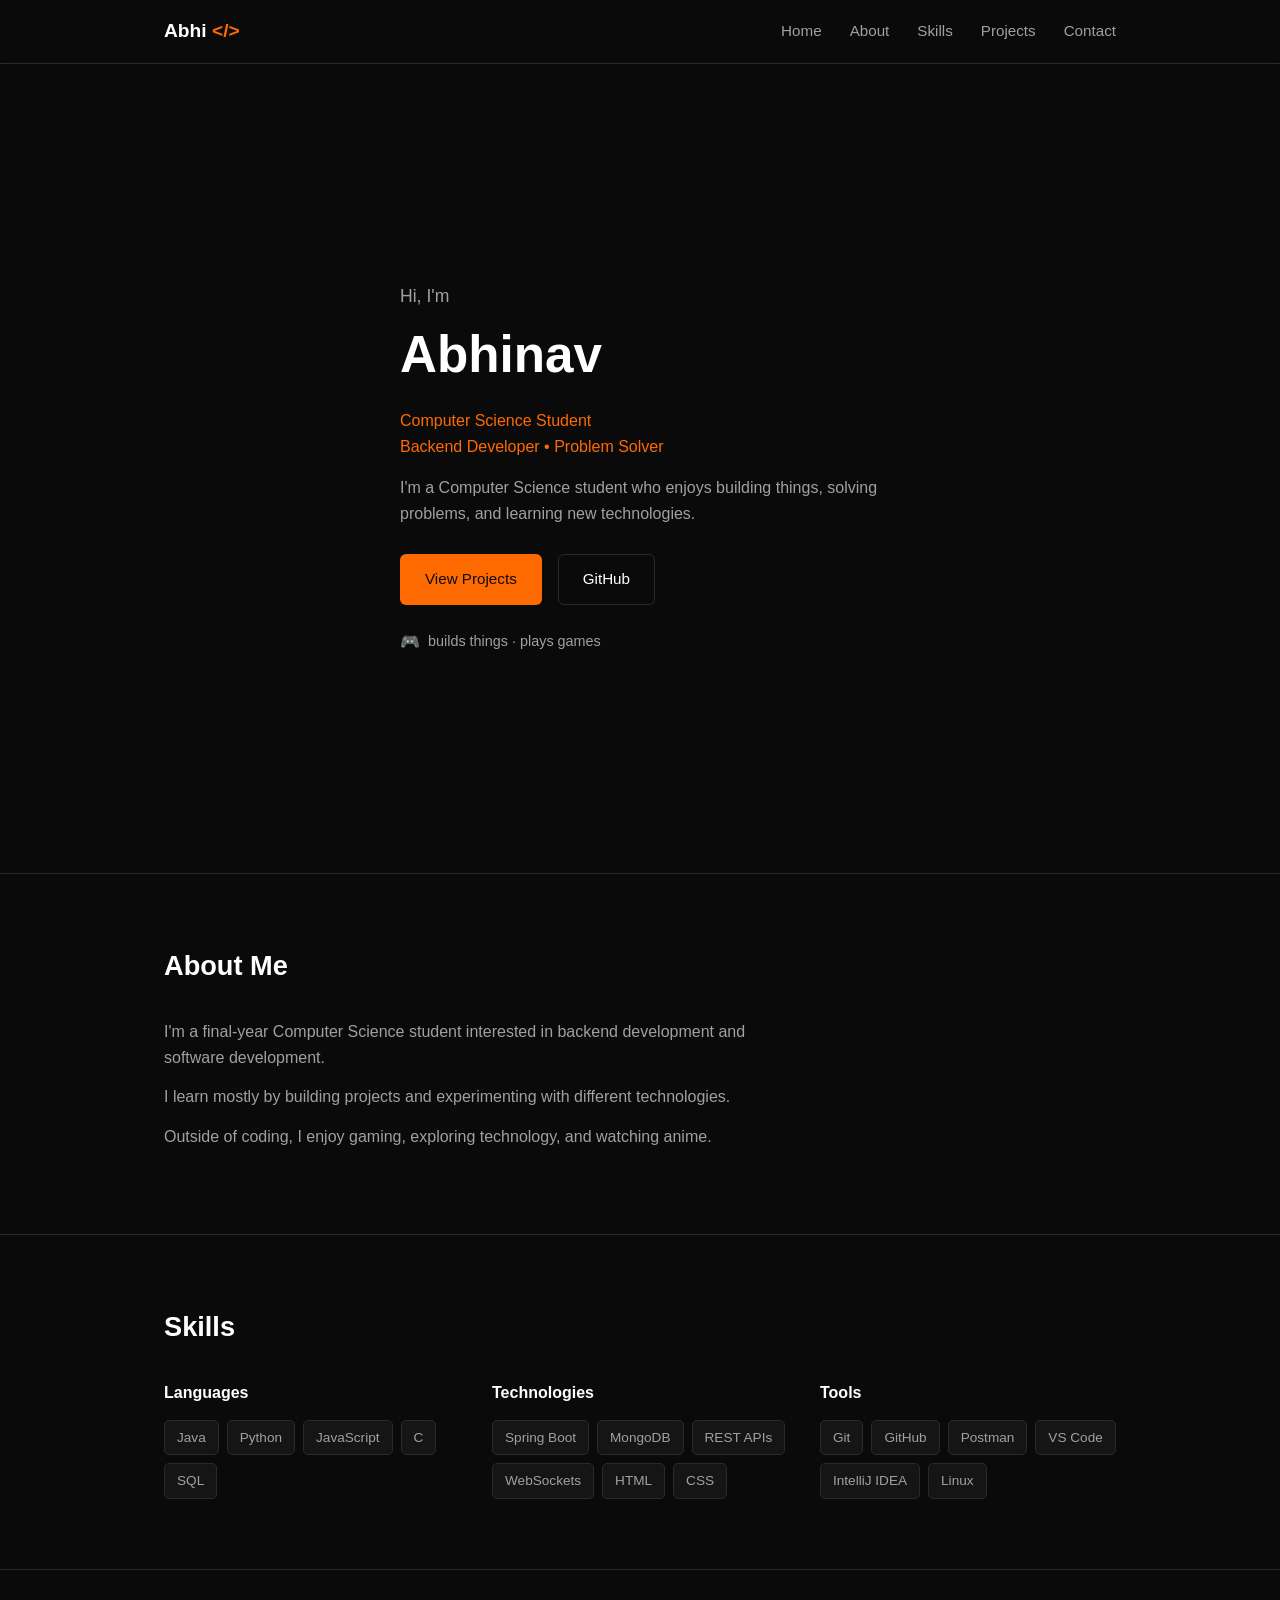
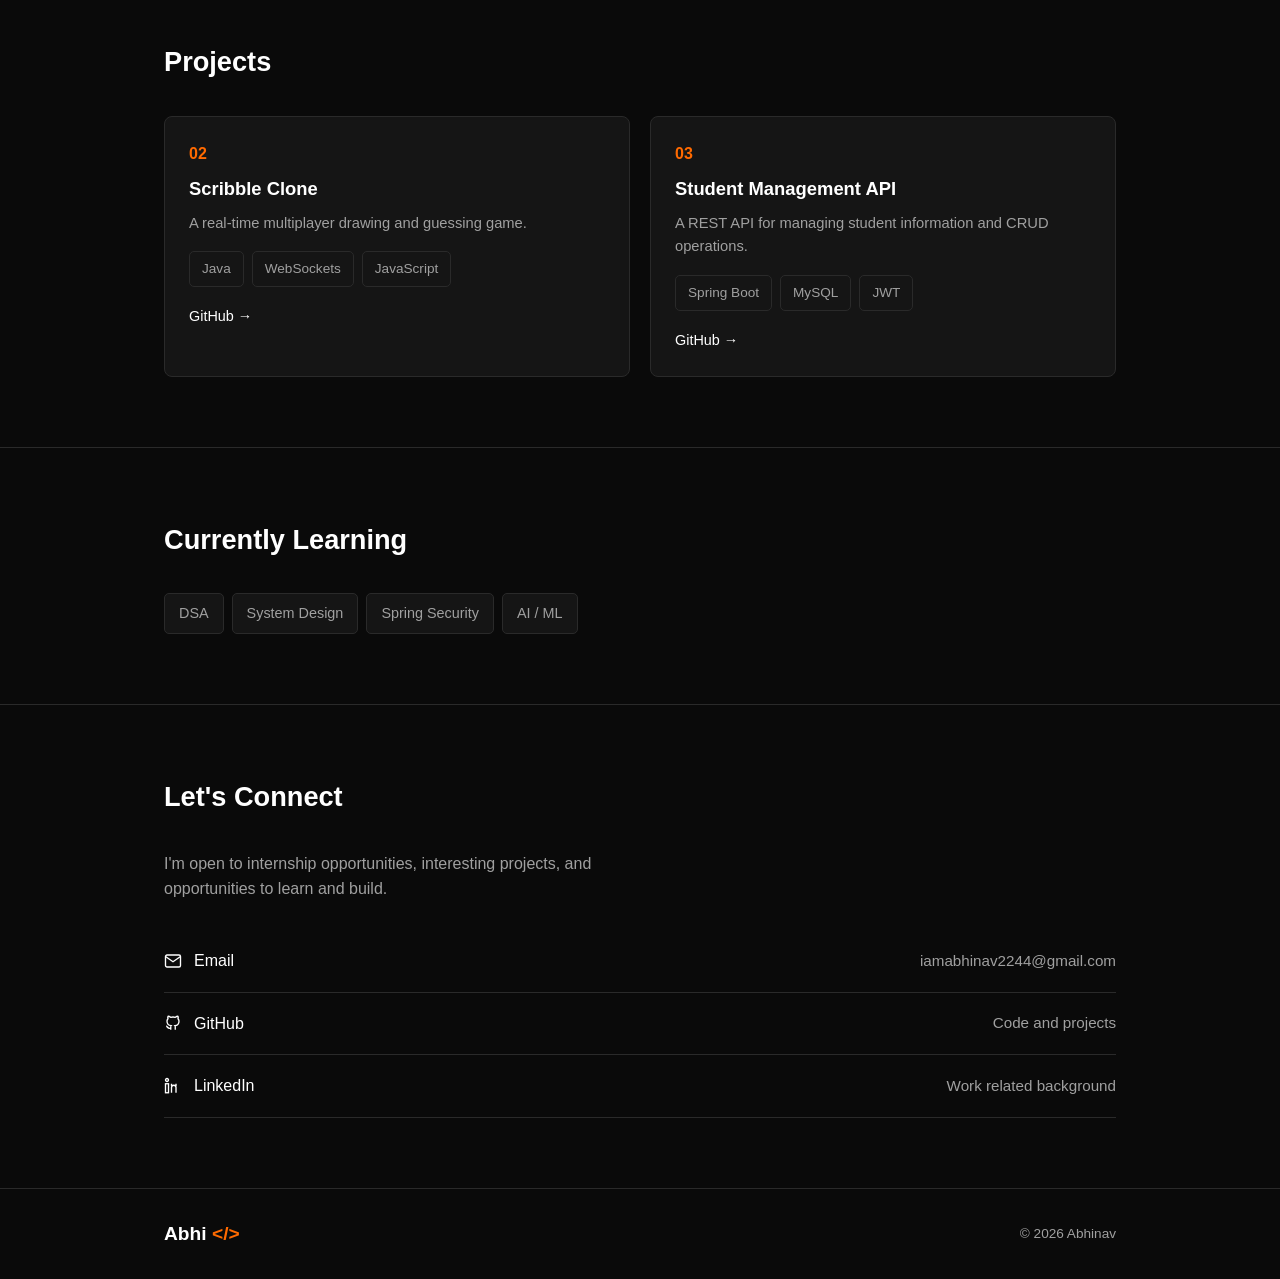
==== index.html @ 107c28a4 "restructure" ====
<!DOCTYPE html>
<html lang="en">
<head>
  <meta charset="UTF-8">
  <meta name="viewport" content="width=device-width, initial-scale=1.0">
  <title>Abhinav — Portfolio</title>
  <meta name="description" content="Personal portfolio of Abhinav, a Computer Science student focused on backend development.">
  <link rel="stylesheet" href="style.css">
</head>
<body>

  <!-- Navbar -->
  <header class="navbar" id="navbar">
    <div class="nav-container">
      <a href="#home" class="logo">Abhi <span class="accent">&lt;/&gt;</span></a>

      <nav class="nav-links" id="navLinks">
        <a href="#home">Home</a>
        <a href="#about">About</a>
        <a href="#skills">Skills</a>
        <a href="#projects">Projects</a>
        <a href="#contact">Contact</a>
      </nav>

      <button class="hamburger" id="hamburger" aria-label="Open menu" aria-expanded="false">
        <span></span>
        <span></span>
        <span></span>
      </button>
    </div>
  </header>

  <!-- Hero -->
  <section id="home" class="intro">
    <div class="container intro-content">
      <p class="intro-greeting">Hi, I'm</p>
      <h1 class="intro-name">Abhinav</h1>
      <p class="intro-role">Computer Science Student<br>Backend Developer • Problem Solver</p>
      <p class="intro-text">
        I'm a Computer Science student who enjoys building things,
        solving problems, and learning new technologies.
      </p>

      <div class="intro-buttons">
        <a href="#projects" class="btn btn-primary">View Projects</a>
        <a href="https://github.com/notabhinv" target="_blank" rel="noopener" class="btn btn-secondary">GitHub</a>
      </div>

      <div class="intro-tag">
        <span class="controller-icon" aria-hidden="true">🎮</span>
        <span>builds things · plays games</span>
      </div>
    </div>
  </section>

  <!-- About -->
  <section id="about" class="section">
    <div class="container">
      <h2 class="section-title">About Me</h2>
      <div class="about-text">
        <p>
          I'm a final-year Computer Science student interested in
          backend development and software development.
        </p>
        <p>
          I learn mostly by building projects and experimenting with
          different technologies.
        </p>
        <p>
          Outside of coding, I enjoy gaming, exploring technology,
          and watching anime.
        </p>
      </div>
    </div>
  </section>

  <!-- Skills -->
  <section id="skills" class="section">
    <div class="container">
      <h2 class="section-title">Skills</h2>

      <div class="skills-grid">
        <div class="skill-group">
          <h3>Languages</h3>
          <div class="tag-list">
            <span class="tag">Java</span>
            <span class="tag">Python</span>
            <span class="tag">JavaScript</span>
            <span class="tag">C</span>
            <span class="tag">SQL</span>
          </div>
        </div>

        <div class="skill-group">
          <h3>Technologies</h3>
          <div class="tag-list">
            <span class="tag">Spring Boot</span>
            <span class="tag">MongoDB</span>
            <span class="tag">REST APIs</span>
            <span class="tag">WebSockets</span>
            <span class="tag">HTML</span>
            <span class="tag">CSS</span>
          </div>
        </div>

        <div class="skill-group">
          <h3>Tools</h3>
          <div class="tag-list">
            <span class="tag">Git</span>
            <span class="tag">GitHub</span>
            <span class="tag">Postman</span>
            <span class="tag">VS Code</span>
            <span class="tag">IntelliJ IDEA</span>
            <span class="tag">Linux</span>
          </div>
        </div>
      </div>
    </div>
  </section>

  <!-- Projects -->
  <section id="projects" class="section">
    <div class="container">
      <h2 class="section-title">Projects</h2>

      <div class="projects-grid">

        <div class="project-card">
          <span class="project-number">02</span>
          <h3>Scribble Clone</h3>
          <p>A real-time multiplayer drawing and guessing game.</p>
          <div class="tag-list">
            <span class="tag">Java</span>
            <span class="tag">WebSockets</span>
            <span class="tag">JavaScript</span>
          </div>
          <div class="project-links">
            <a href="https://github.com/notabhinv/scribbleClone.git" target="_blank" rel="noopener">GitHub →</a>
          </div>
        </div>

        <div class="project-card">
          <span class="project-number">03</span>
          <h3>Student Management API</h3>
          <p>A REST API for managing student information and CRUD operations.</p>
          <div class="tag-list">
            <span class="tag">Spring Boot</span>
            <span class="tag">MySQL</span>
            <span class="tag">JWT</span>
          </div>
          <div class="project-links">
            <a href="#" target="_blank" rel="noopener">GitHub →</a>
          </div>
        </div>
      </div>
    </div>
  </section>

  <!-- Currently Learning -->
  <section id="learning" class="section">
    <div class="container">
      <h2 class="section-title">Currently Learning</h2>
      <div class="tag-list learning-list">
        <span class="tag">DSA</span>
        <span class="tag">System Design</span>
        <span class="tag">Spring Security</span>
        <span class="tag">AI / ML</span>
      </div>
    </div>
  </section>

 <!-- Contact -->
<section id="contact" class="section">
  <div class="container">
    <h2 class="section-title">Let's Connect</h2>
    <p class="contact-text">
      I'm open to internship opportunities, interesting projects,
      and opportunities to learn and build.
    </p>

    <div class="contact-list">
      <a href="mailto:iamabhinav2244@gmail.com" class="contact-row">
        <span class="contact-left">
          <svg class="contact-icon" viewBox="0 0 24 24" fill="none" stroke="currentColor" stroke-width="1.8" aria-hidden="true">
            <rect x="2" y="4" width="20" height="16" rx="2"></rect>
            <path d="m2 6 10 7 10-7"></path>
          </svg>
          Email
        </span>
        <span class="contact-right">iamabhinav2244@gmail.com</span>
      </a>

      <a href="https://github.com/notabhinv" target="_blank" rel="noopener" class="contact-row">
        <span class="contact-left">
          <svg class="contact-icon" viewBox="0 0 24 24" fill="none" stroke="currentColor" stroke-width="1.8" aria-hidden="true">
            <path d="M9 19c-4.3 1.4-4.3-2.5-6-3m12 5v-3.5c0-1 .1-1.4-.5-2 2.8-.3 5.5-1.4 5.5-6a4.6 4.6 0 0 0-1.3-3.2 4.2 4.2 0 0 0-.1-3.2s-1.1-.3-3.5 1.3a12.3 12.3 0 0 0-6.2 0C6.5 2.8 5.4 3.1 5.4 3.1a4.2 4.2 0 0 0-.1 3.2A4.6 4.6 0 0 0 4 9.5c0 4.6 2.7 5.7 5.5 6-.6.6-.6 1.2-.5 2V21"></path>
          </svg>
          GitHub
        </span>
        <span class="contact-right">Code and projects</span>
      </a>

      <a href="https://linkedin.com/in/notabhinv" target="_blank" rel="noopener" class="contact-row">
        <span class="contact-left">
          <svg class="contact-icon" viewBox="0 0 24 24" fill="none" stroke="currentColor" stroke-width="1.8" aria-hidden="true">
            <rect x="2" y="9" width="4" height="12"></rect>
            <circle cx="4" cy="4" r="2"></circle>
            <path d="M10 21v-7a3 3 0 0 1 6 0v7M10 12V9m6 3V9"></path>
          </svg>
          LinkedIn
        </span>
        <span class="contact-right">Work related background</span>
      </a>
    </div>
  </div>
</section>

  <!-- Footer -->
  <footer class="footer">
    <div class="container footer-content">
      <p class="logo">Abhi <span class="accent">&lt;/&gt;</span></p>
      <p class="footer-copy">© 2026 Abhinav</p>
    </div>
  </footer>

  <button id="backToTop" class="back-to-top" aria-label="Back to top">↑</button>

  <script src="script.js"></script>
</body>
</html>
---- style.css ----
/* ---------- Variables ---------- */
:root {
  --bg: #0a0a0a;
  --card: #151515;
  --border: #2a2a2a;
  --text: #ffffff;
  --text-secondary: #a0a0a0;
  --accent: #ff6a00;
}

/* ---------- Reset ---------- */
* {
  margin: 0;
  padding: 0;
  box-sizing: border-box;
}

html {
  scroll-behavior: smooth;
}

body {
  background-color: var(--bg);
  color: var(--text);
  font-family: "Segoe UI", Roboto, Arial, sans-serif;
  line-height: 1.6;
}

.container {
  max-width: 1000px;
  margin: 0 auto;
  padding: 0 24px;
}

a {
  color: inherit;
  text-decoration: none;
}

/* ---------- Navbar ---------- */
.navbar {
  position: sticky;
  top: 0;
  z-index: 100;
  background-color: rgba(10, 10, 10, 0.9);
  border-bottom: 1px solid var(--border);
  backdrop-filter: blur(6px);
}

.nav-container {
  max-width: 1000px;
  margin: 0 auto;
  padding: 16px 24px;
  display: flex;
  align-items: center;
  justify-content: space-between;
}

.logo {
  font-size: 1.2rem;
  font-weight: 600;
}

.accent {
  color: var(--accent);
}

.nav-links {
  display: flex;
  gap: 28px;
}

.nav-links a {
  color: var(--text-secondary);
  font-size: 0.95rem;
  transition: color 0.2s ease;
}

.nav-links a:hover,
.nav-links a:focus-visible {
  color: var(--accent);
}

.hamburger {
  display: none;
  flex-direction: column;
  justify-content: center;
  gap: 5px;
  background: none;
  border: none;
  cursor: pointer;
  padding: 6px;
}

.hamburger span {
  width: 22px;
  height: 2px;
  background-color: var(--text);
  transition: transform 0.2s ease, opacity 0.2s ease;
}

/* ---------- Buttons ---------- */
.btn {
  display: inline-block;
  padding: 12px 24px;
  border-radius: 6px;
  font-size: 0.95rem;
  font-weight: 500;
  transition: all 0.2s ease;
  border: 1px solid transparent;
}

.btn-primary {
  background-color: var(--accent);
  color: #0a0a0a;
}

.btn-primary:hover {
  background-color: #e65f00;
}

.btn-secondary {
  border-color: var(--border);
  color: var(--text);
}

.btn-secondary:hover {
  border-color: var(--accent);
  color: var(--accent);
}

/* ---------- Hero ---------- */
.intro {
  min-height: 90vh;
  display: flex;
  align-items: center;
  border-bottom: 1px solid var(--border);
}

.intro-content {
  padding: 60px 24px;
}

.intro-greeting {
  color: var(--text-secondary);
  font-size: 1.1rem;
}

.intro-name {
  font-size: 3.2rem;
  font-weight: 700;
  margin: 4px 0 12px;
}

.intro-role {
  color: var(--accent);
  font-size: 1rem;
  margin-bottom: 16px;
}

.intro-text {
  max-width: 480px;
  color: var(--text-secondary);
  margin-bottom: 28px;
}

.intro-buttons {
  display: flex;
  gap: 16px;
  flex-wrap: wrap;
  margin-bottom: 24px;
}

.intro-tag {
  display: flex;
  align-items: center;
  gap: 8px;
  color: var(--text-secondary);
  font-size: 0.9rem;
}

.controller-icon {
  font-size: 1rem;
}

/* ---------- Sections ---------- */
.section {
  padding: 70px 0;
  border-bottom: 1px solid var(--border);
}

.section-title {
  font-size: 1.7rem;
  font-weight: 600;
  margin-bottom: 32px;
}

/* ---------- About ---------- */
.about-text {
  max-width: 600px;
}

.about-text p {
  color: var(--text-secondary);
  margin-bottom: 14px;
}

/* ---------- Skills ---------- */
.skills-grid {
  display: grid;
  grid-template-columns: repeat(3, 1fr);
  gap: 32px;
}

.skill-group h3 {
  font-size: 1rem;
  margin-bottom: 14px;
  color: var(--text);
}

.tag-list {
  display: flex;
  flex-wrap: wrap;
  gap: 8px;
}

.tag {
  background-color: var(--card);
  border: 1px solid var(--border);
  color: var(--text-secondary);
  padding: 6px 12px;
  border-radius: 5px;
  font-size: 0.85rem;
}

/* ---------- Projects ---------- */
.projects-grid {
  display: grid;
  grid-template-columns: repeat(2, 1fr);
  gap: 20px;
}

.project-card {
  background-color: var(--card);
  border: 1px solid var(--border);
  border-radius: 8px;
  padding: 24px;
  transition: border-color 0.2s ease, transform 0.2s ease;
  opacity: 0;
  transform: translateY(12px);
}

.project-card.visible {
  opacity: 1;
  transform: translateY(0);
  transition: opacity 0.5s ease, transform 0.5s ease;
}

.project-card:hover {
  border-color: var(--accent);
}

.project-number {
  display: inline-block;
  color: var(--accent);
  font-weight: 600;
  margin-bottom: 8px;
}

.project-card h3 {
  font-size: 1.15rem;
  margin-bottom: 8px;
}

.project-card p {
  color: var(--text-secondary);
  font-size: 0.92rem;
  margin-bottom: 16px;
}

.project-card .tag-list {
  margin-bottom: 18px;
}

.project-links {
  display: flex;
  gap: 20px;
}

.project-links a {
  font-size: 0.9rem;
  color: var(--text);
  transition: color 0.2s ease;
}

.project-links a:hover {
  color: var(--accent);
}

/* ---------- Currently Learning ---------- */
.learning-list .tag {
  font-size: 0.9rem;
  padding: 8px 14px;
}

/* ---------- Contact ---------- */
.contact-text {
  color: var(--text-secondary);
  max-width: 500px;
  margin-bottom: 28px;
}

.contact-list {
  display: flex;
  flex-direction: column;
}

.contact-row {
  display: flex;
  align-items: center;
  justify-content: space-between;
  gap: 16px;
  padding: 18px 0;
  border-bottom: 1px solid var(--border);
  transition: border-color 0.2s ease;
}

.contact-row:hover {
  border-bottom-color: var(--accent);
}

.contact-left {
  display: flex;
  align-items: center;
  gap: 12px;
  font-size: 1rem;
  color: var(--text);
  transition: color 0.2s ease;
}

.contact-row:hover .contact-left {
  color: var(--accent);
}

.contact-icon {
  width: 18px;
  height: 18px;
  flex-shrink: 0;
}

.contact-right {
  color: var(--text-secondary);
  font-size: 0.95rem;
  text-align: right;
}

/* ---------- Footer ---------- */
.footer {
  padding: 30px 0;
}

.footer-content {
  display: flex;
  align-items: center;
  justify-content: space-between;
  flex-wrap: wrap;
  gap: 12px;
}

.footer-copy {
  color: var(--text-secondary);
  font-size: 0.85rem;
}

/* ---------- Back to top ---------- */
.back-to-top {
  position: fixed;
  bottom: 24px;
  right: 24px;
  width: 40px;
  height: 40px;
  border-radius: 6px;
  background-color: var(--card);
  border: 1px solid var(--border);
  color: var(--text-secondary);
  cursor: pointer;
  font-size: 1.1rem;
  opacity: 0;
  pointer-events: none;
  transition: opacity 0.2s ease, border-color 0.2s ease, color 0.2s ease;
}

.back-to-top.visible {
  opacity: 1;
  pointer-events: auto;
}

.back-to-top:hover {
  border-color: var(--accent);
  color: var(--accent);
}

/* ---------- Focus states (accessibility) ---------- */
a:focus-visible,
button:focus-visible {
  outline: 2px solid var(--accent);
  outline-offset: 3px;
}

/* ---------- Reduced motion ---------- */
@media (prefers-reduced-motion: reduce) {
  html {
    scroll-behavior: auto;
  }
  .project-card {
    opacity: 1;
    transform: none;
    transition: none;
  }
}

/* ---------- Responsive ---------- */
@media (max-width: 768px) {
  .skills-grid {
    grid-template-columns: 1fr;
  }

  .projects-grid {
    grid-template-columns: 1fr;
  }

  .intro-name {
    font-size: 2.4rem;
  }
}

@media (max-width: 640px) {
  .nav-links {
    position: absolute;
    top: 100%;
    left: 0;
    right: 0;
    background-color: var(--bg);
    border-bottom: 1px solid var(--border);
    flex-direction: column;
    padding: 16px 24px;
    gap: 16px;
    display: none;
  }

  .nav-links.open {
    display: flex;
  }

  .hamburger {
    display: flex;
  }
}
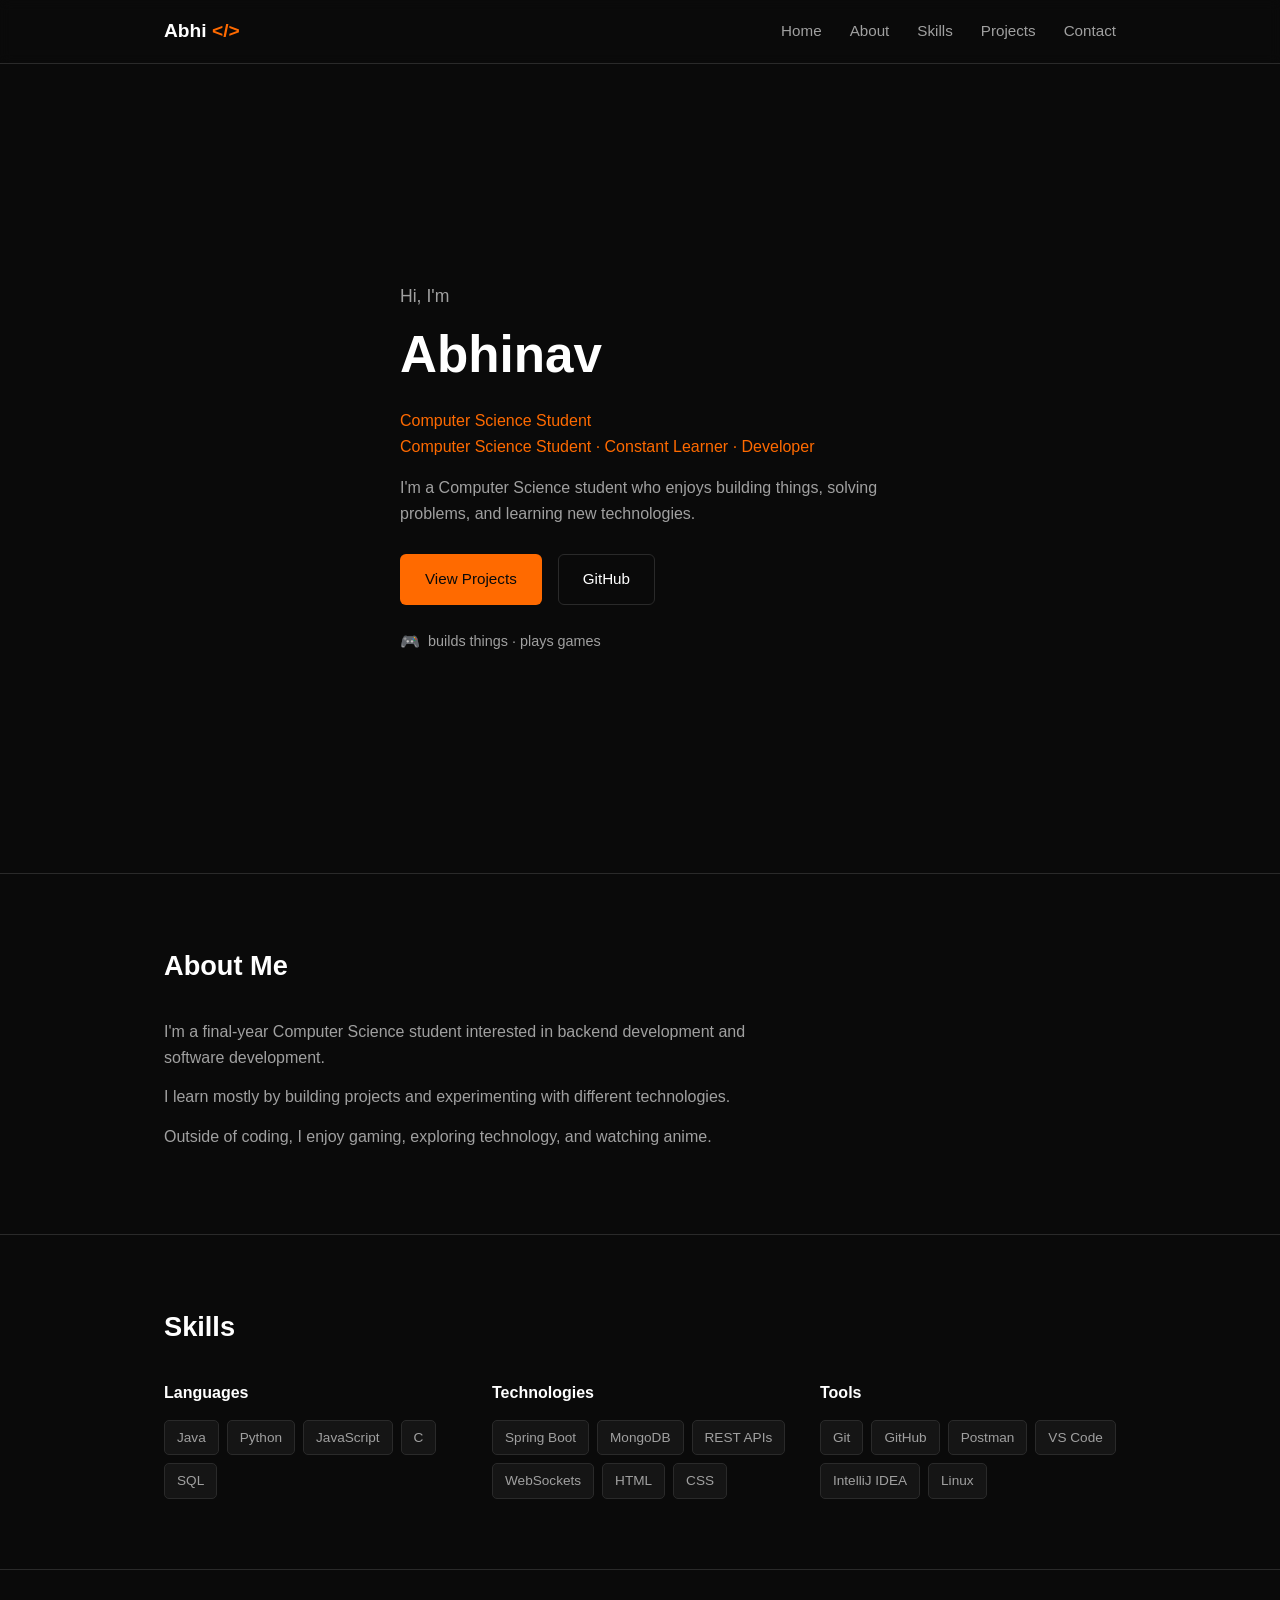
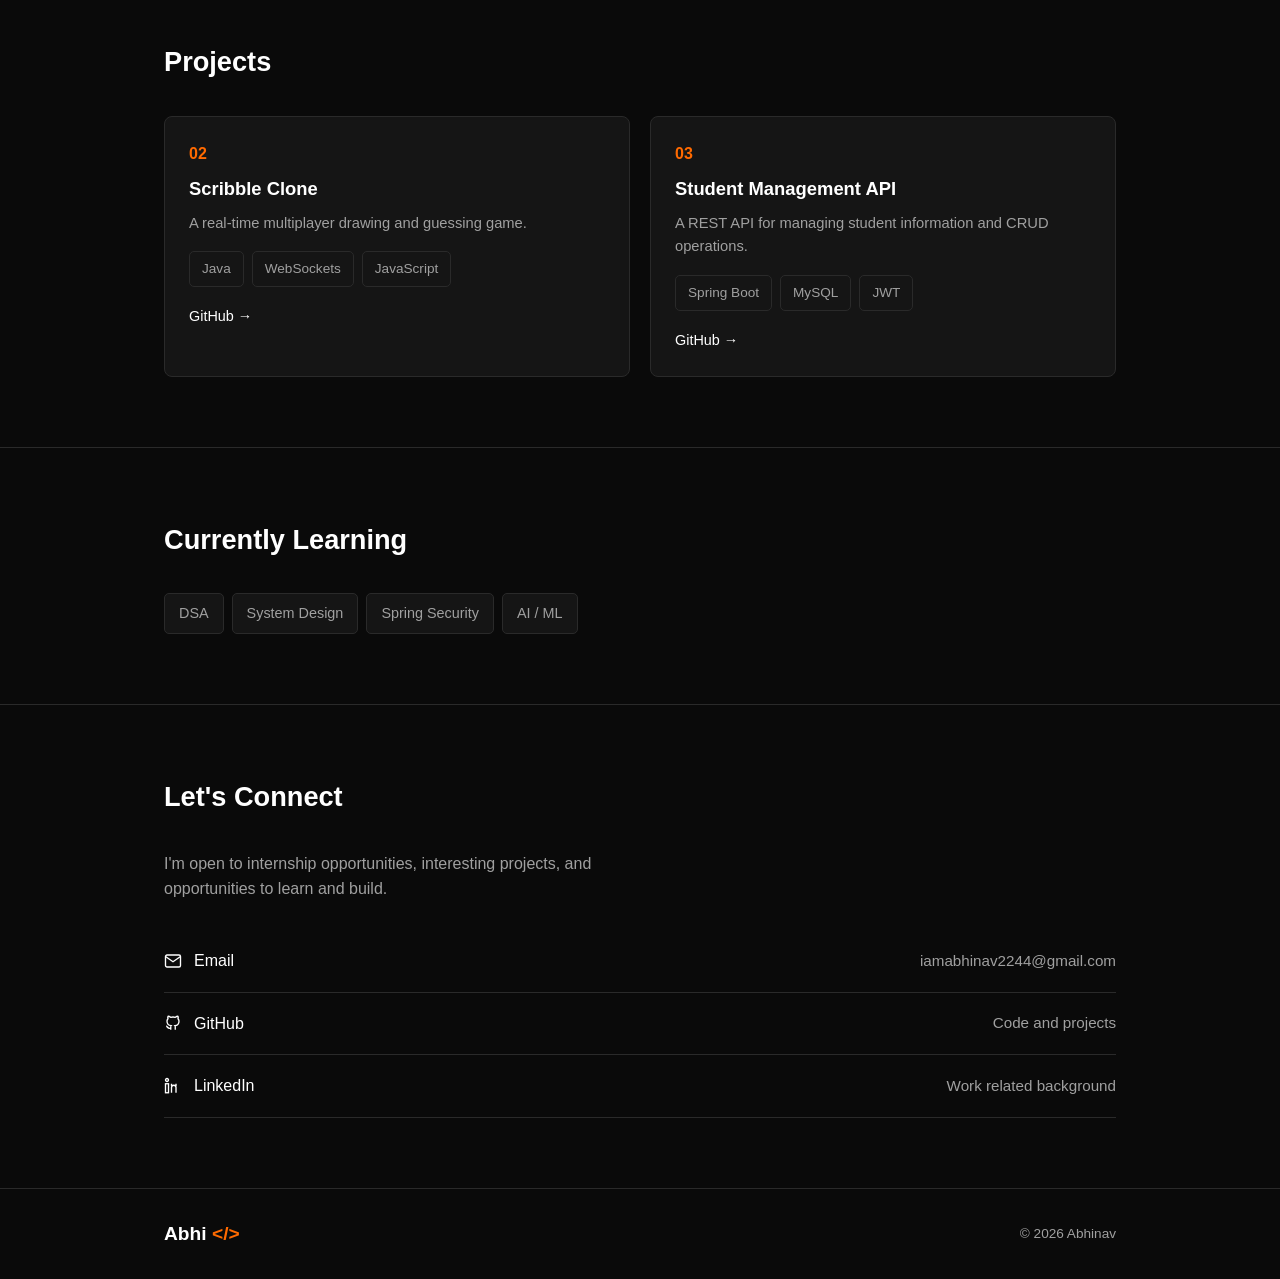
==== commit 48dcc29d: "name change" ====
--- a/index.html
+++ b/index.html
@@ -35,7 +35,7 @@
     <div class="container intro-content">
       <p class="intro-greeting">Hi, I'm</p>
       <h1 class="intro-name">Abhinav</h1>
-      <p class="intro-role">Computer Science Student<br>Backend Developer • Problem Solver</p>
+      <p class="intro-role">Computer Science Student<br>Computer Science Student · Constant Learner · Developer</p>
       <p class="intro-text">
         I'm a Computer Science student who enjoys building things,
         solving problems, and learning new technologies.
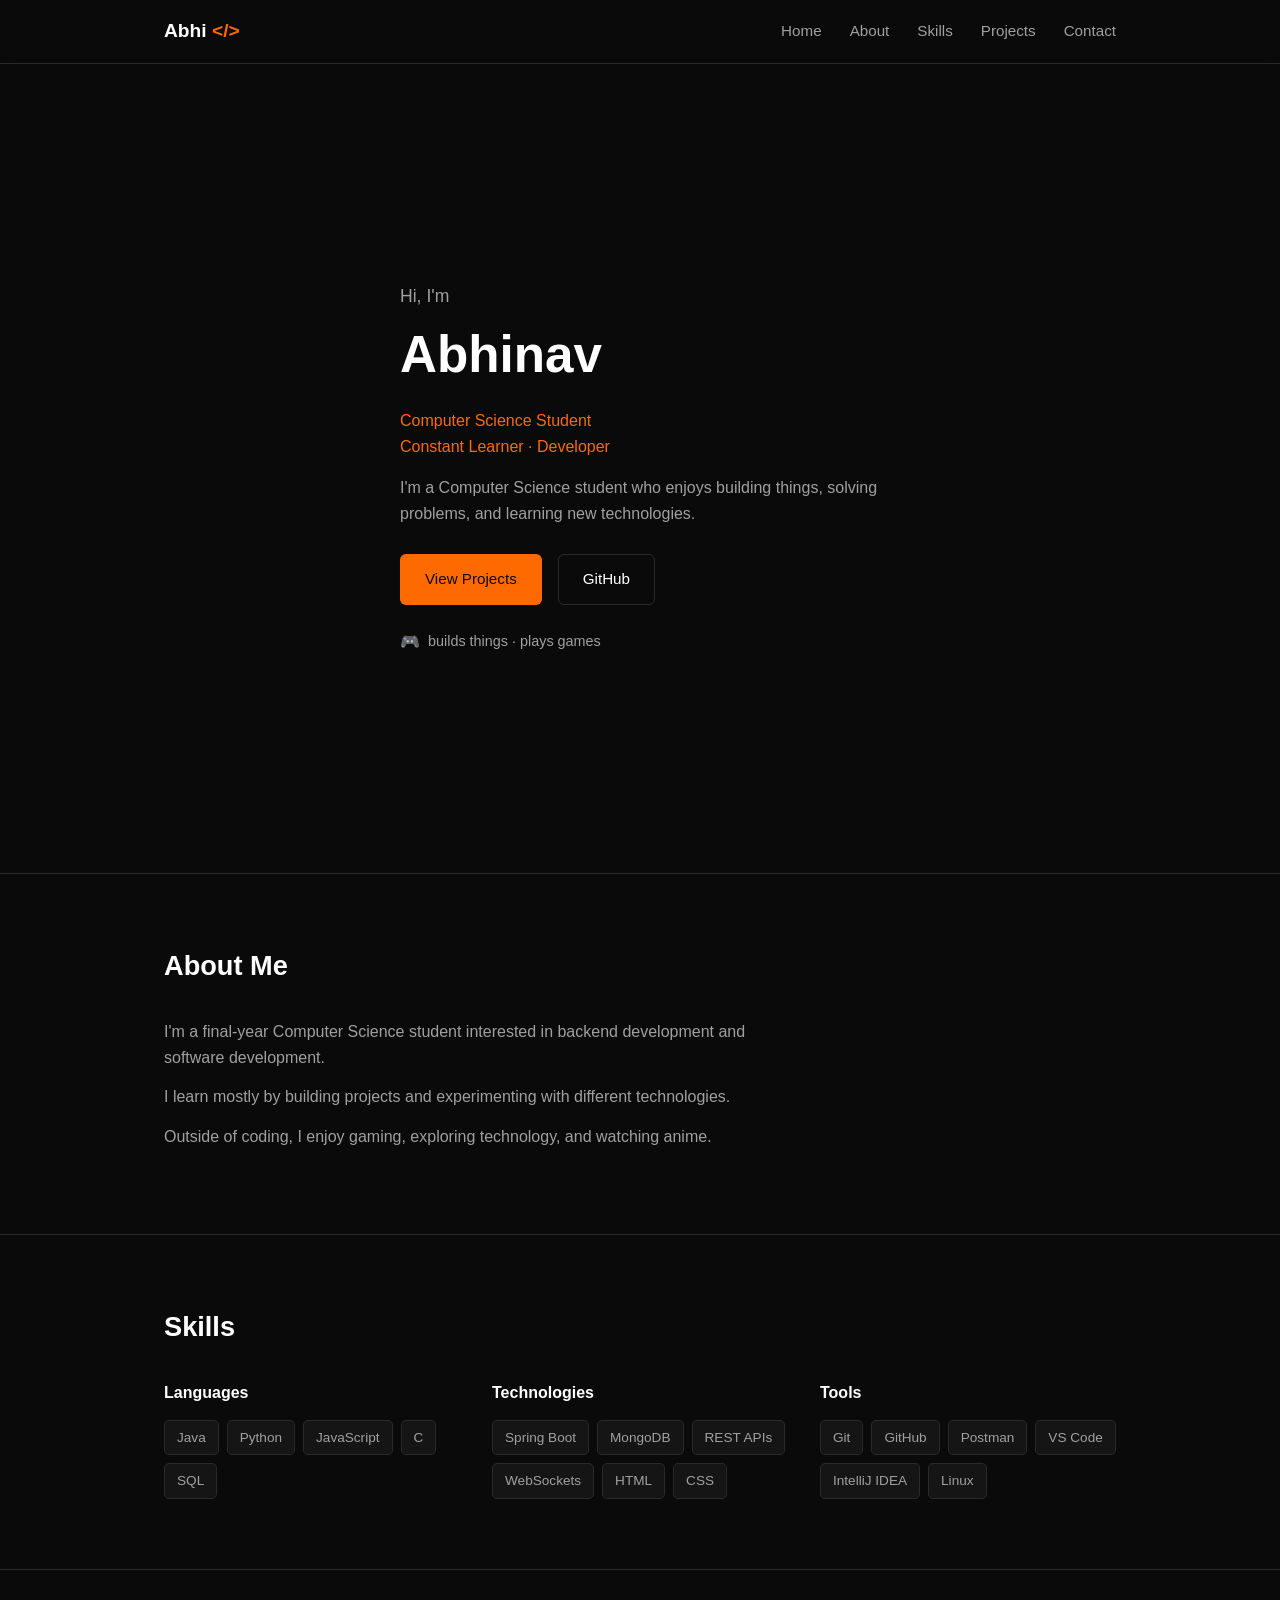
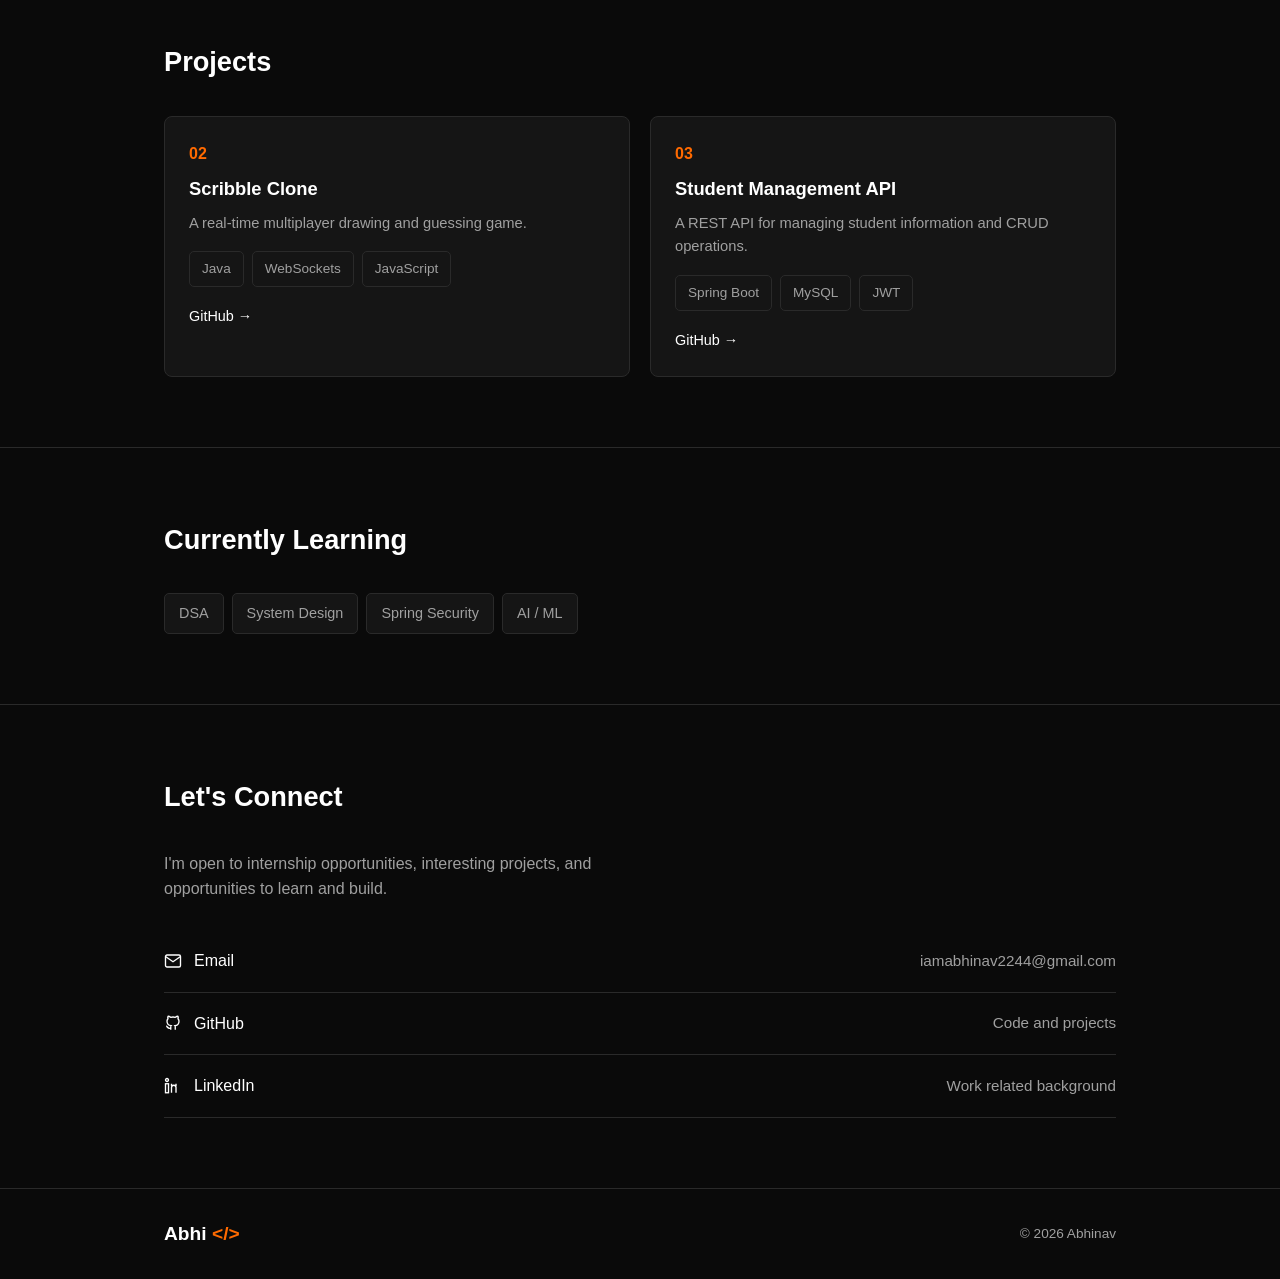
==== commit 1917258a: "name change" ====
--- a/index.html
+++ b/index.html
@@ -35,7 +35,7 @@
     <div class="container intro-content">
       <p class="intro-greeting">Hi, I'm</p>
       <h1 class="intro-name">Abhinav</h1>
-      <p class="intro-role">Computer Science Student<br>Computer Science Student · Constant Learner · Developer</p>
+      <p class="intro-role">Computer Science Student<br>Constant Learner · Developer</p>
       <p class="intro-text">
         I'm a Computer Science student who enjoys building things,
         solving problems, and learning new technologies.
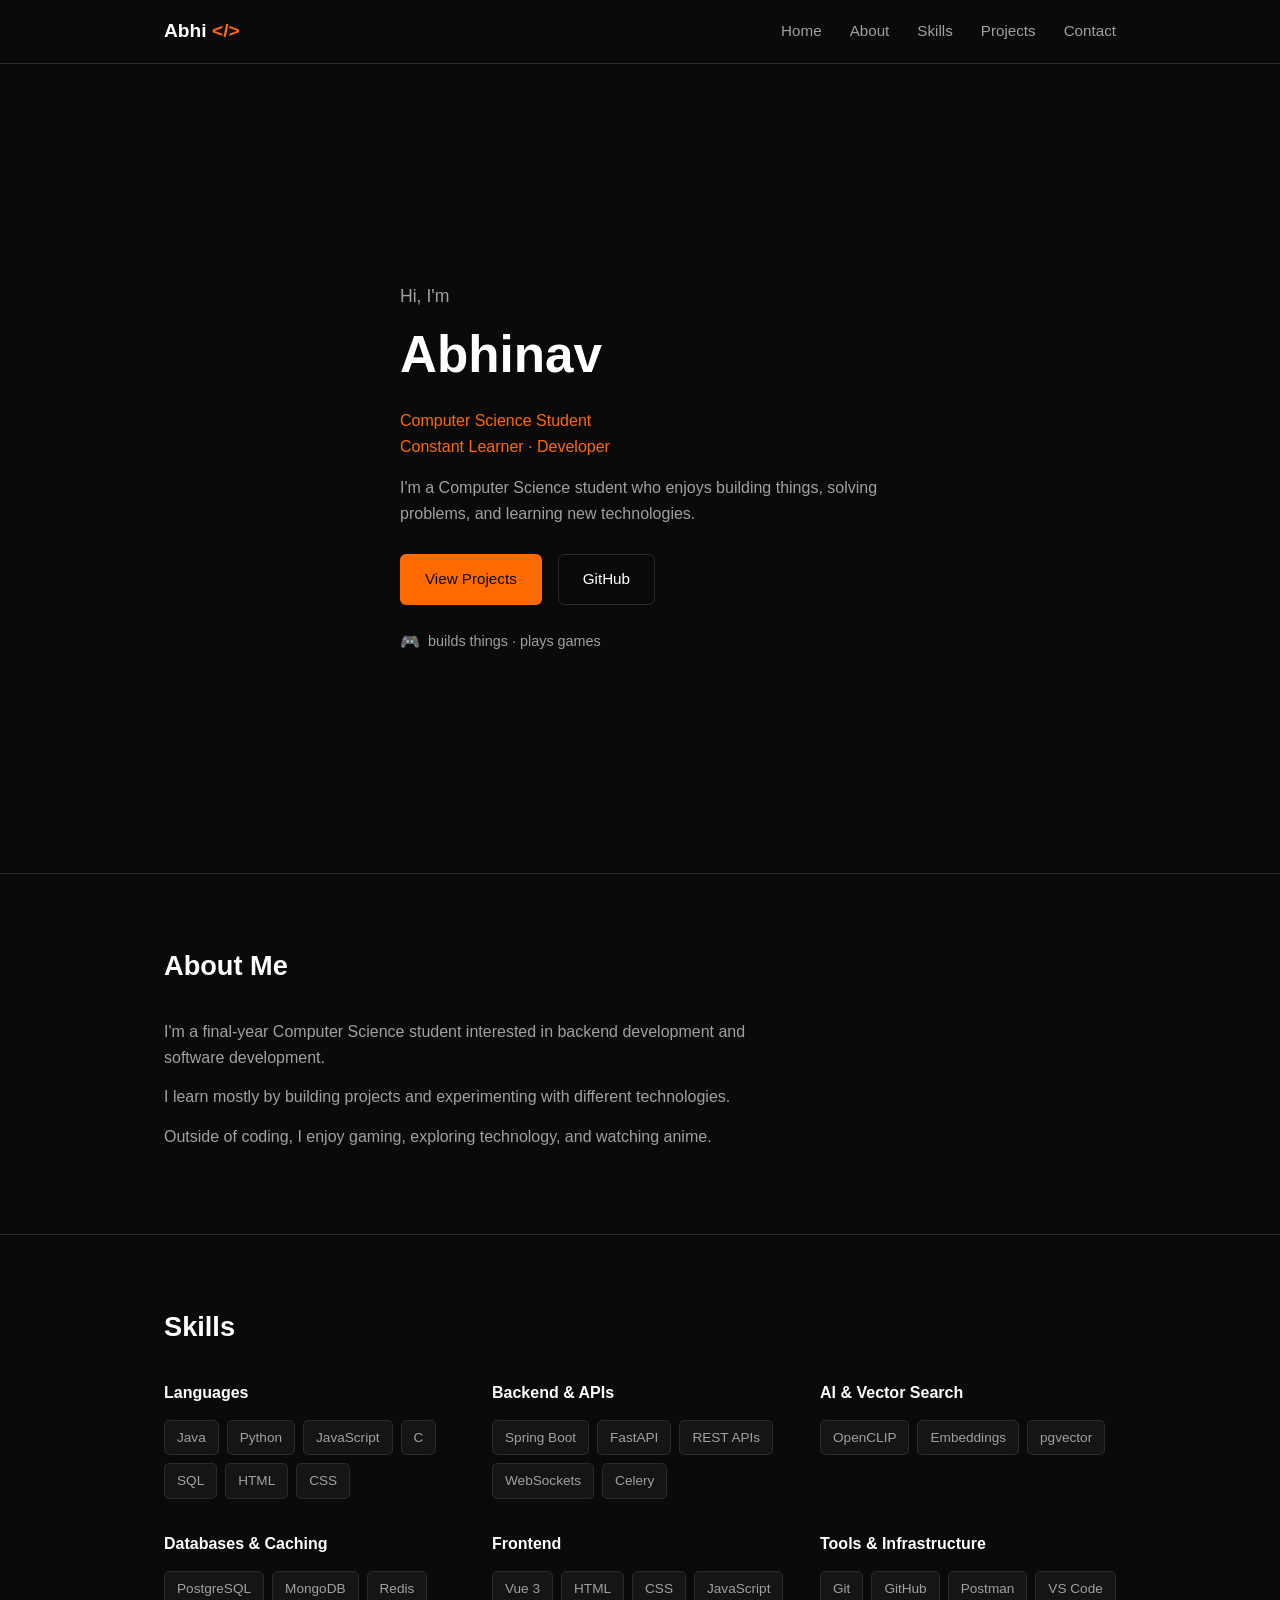
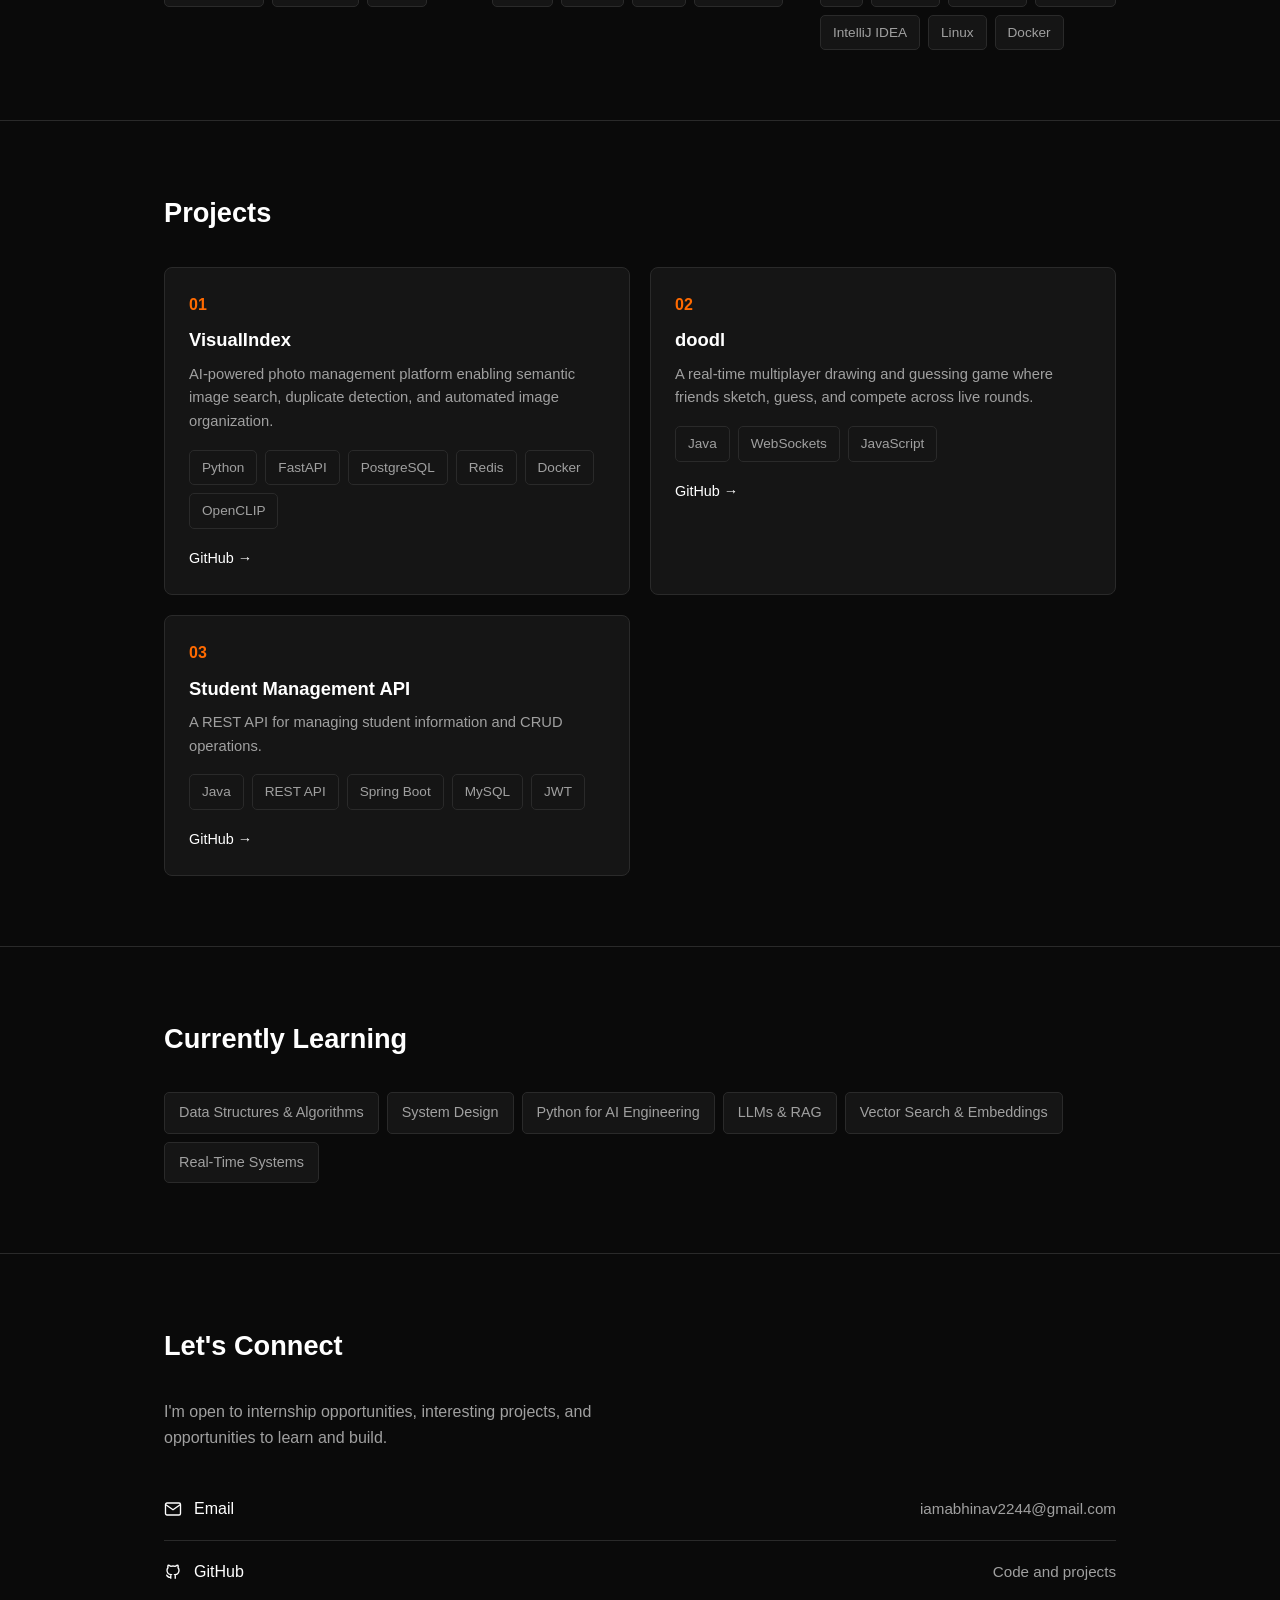
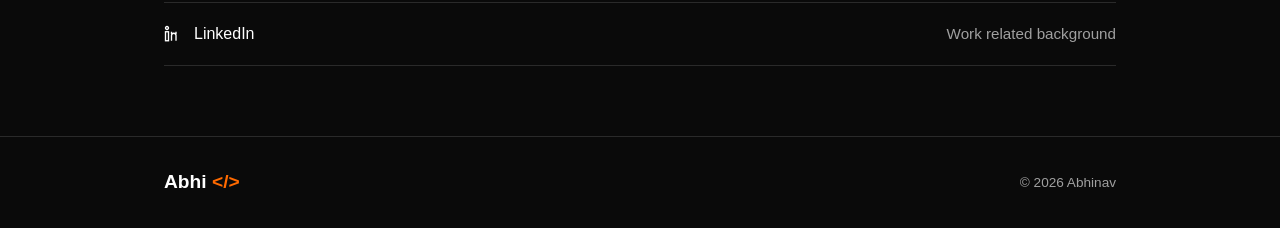
==== commit 44538c72: "added new project" ====
--- a/index.html
+++ b/index.html
@@ -74,49 +74,81 @@
     </div>
   </section>
 
-  <!-- Skills -->
-  <section id="skills" class="section">
-    <div class="container">
-      <h2 class="section-title">Skills</h2>
-
-      <div class="skills-grid">
-        <div class="skill-group">
-          <h3>Languages</h3>
-          <div class="tag-list">
-            <span class="tag">Java</span>
-            <span class="tag">Python</span>
-            <span class="tag">JavaScript</span>
-            <span class="tag">C</span>
-            <span class="tag">SQL</span>
-          </div>
-        </div>
-
-        <div class="skill-group">
-          <h3>Technologies</h3>
-          <div class="tag-list">
-            <span class="tag">Spring Boot</span>
-            <span class="tag">MongoDB</span>
-            <span class="tag">REST APIs</span>
-            <span class="tag">WebSockets</span>
-            <span class="tag">HTML</span>
-            <span class="tag">CSS</span>
-          </div>
-        </div>
-
-        <div class="skill-group">
-          <h3>Tools</h3>
-          <div class="tag-list">
-            <span class="tag">Git</span>
-            <span class="tag">GitHub</span>
-            <span class="tag">Postman</span>
-            <span class="tag">VS Code</span>
-            <span class="tag">IntelliJ IDEA</span>
-            <span class="tag">Linux</span>
-          </div>
-        </div>
-      </div>
-    </div>
-  </section>
+ 
+<!-- Skills -->
+<section id="skills" class="section">
+  <div class="container">
+    <h2 class="section-title">Skills</h2>
+
+    <div class="skills-grid">
+      <div class="skill-group">
+        <h3>Languages</h3>
+        <div class="tag-list">
+          <span class="tag">Java</span>
+          <span class="tag">Python</span>
+          <span class="tag">JavaScript</span>
+          <span class="tag">C</span>
+          <span class="tag">SQL</span>
+          <span class="tag">HTML</span>
+          <span class="tag">CSS</span>
+        </div>
+      </div>
+
+      <div class="skill-group">
+        <h3>Backend & APIs</h3>
+        <div class="tag-list">
+          <span class="tag">Spring Boot</span>
+          <span class="tag">FastAPI</span>
+          <span class="tag">REST APIs</span>
+          <span class="tag">WebSockets</span>
+          <span class="tag">Celery</span>
+        </div>
+      </div>
+
+      <div class="skill-group">
+        <h3>AI & Vector Search</h3>
+        <div class="tag-list">
+          <span class="tag">OpenCLIP</span>
+          <span class="tag">Embeddings</span>
+          <span class="tag">pgvector</span>
+        </div>
+      </div>
+
+      <div class="skill-group">
+        <h3>Databases & Caching</h3>
+        <div class="tag-list">
+          <span class="tag">PostgreSQL</span>
+          <span class="tag">MongoDB</span>
+          <span class="tag">Redis</span>
+        </div>
+      </div>
+
+      <div class="skill-group">
+        <h3>Frontend</h3>
+        <div class="tag-list">
+          <span class="tag">Vue 3</span>
+          <span class="tag">HTML</span>
+          <span class="tag">CSS</span>
+          <span class="tag">JavaScript</span>
+        </div>
+      </div>
+
+      <div class="skill-group">
+        <h3>Tools & Infrastructure</h3>
+        <div class="tag-list">
+          <span class="tag">Git</span>
+          <span class="tag">GitHub</span>
+          <span class="tag">Postman</span>
+          <span class="tag">VS Code</span>
+          <span class="tag">IntelliJ IDEA</span>
+          <span class="tag">Linux</span>
+          <span class="tag">Docker</span>
+        </div>
+      </div>
+    </div>
+  </div>
+</section>
+
 
   <!-- Projects -->
   <section id="projects" class="section">
@@ -125,10 +157,28 @@
 
       <div class="projects-grid">
 
+
+        <div class="project-card">
+          <span class="project-number">01</span>
+          <h3>VisualIndex</h3>
+          <p>AI-powered photo management platform enabling semantic image search, duplicate detection, and automated image organization.</p>
+          <div class="tag-list">
+            <span class="tag">Python</span>
+            <span class="tag">FastAPI</span>
+            <span class="tag">PostgreSQL</span>
+            <span class="tag">Redis</span>
+            <span class="tag">Docker</span>
+            <span class="tag">OpenCLIP</span>
+          </div>
+          <div class="project-links">
+            <a href="https://github.com/notabhinv/visual-index.git" target="_blank" rel="noopener">GitHub →</a>
+          </div>
+        </div>
+
         <div class="project-card">
           <span class="project-number">02</span>
-          <h3>Scribble Clone</h3>
-          <p>A real-time multiplayer drawing and guessing game.</p>
+          <h3>doodl</h3>
+          <p>A real-time multiplayer drawing and guessing game where friends sketch, guess, and compete across live rounds.</p>
           <div class="tag-list">
             <span class="tag">Java</span>
             <span class="tag">WebSockets</span>
@@ -144,6 +194,8 @@
           <h3>Student Management API</h3>
           <p>A REST API for managing student information and CRUD operations.</p>
           <div class="tag-list">
+            <span class="tag">Java</span>
+            <span class="tag">REST API</span>
             <span class="tag">Spring Boot</span>
             <span class="tag">MySQL</span>
             <span class="tag">JWT</span>
@@ -156,18 +208,22 @@
     </div>
   </section>
 
-  <!-- Currently Learning -->
-  <section id="learning" class="section">
-    <div class="container">
-      <h2 class="section-title">Currently Learning</h2>
-      <div class="tag-list learning-list">
-        <span class="tag">DSA</span>
-        <span class="tag">System Design</span>
-        <span class="tag">Spring Security</span>
-        <span class="tag">AI / ML</span>
-      </div>
-    </div>
-  </section>
+ 
+<!-- Currently Learning -->
+<section id="learning" class="section">
+  <div class="container">
+    <h2 class="section-title">Currently Learning</h2>
+    <div class="tag-list learning-list">
+      <span class="tag">Data Structures & Algorithms</span>
+      <span class="tag">System Design</span>
+      <span class="tag">Python for AI Engineering</span>
+      <span class="tag">LLMs & RAG</span>
+      <span class="tag">Vector Search & Embeddings</span>
+      <span class="tag">Real-Time Systems</span>
+    </div>
+  </div>
+</section>
+
 
  <!-- Contact -->
 <section id="contact" class="section">
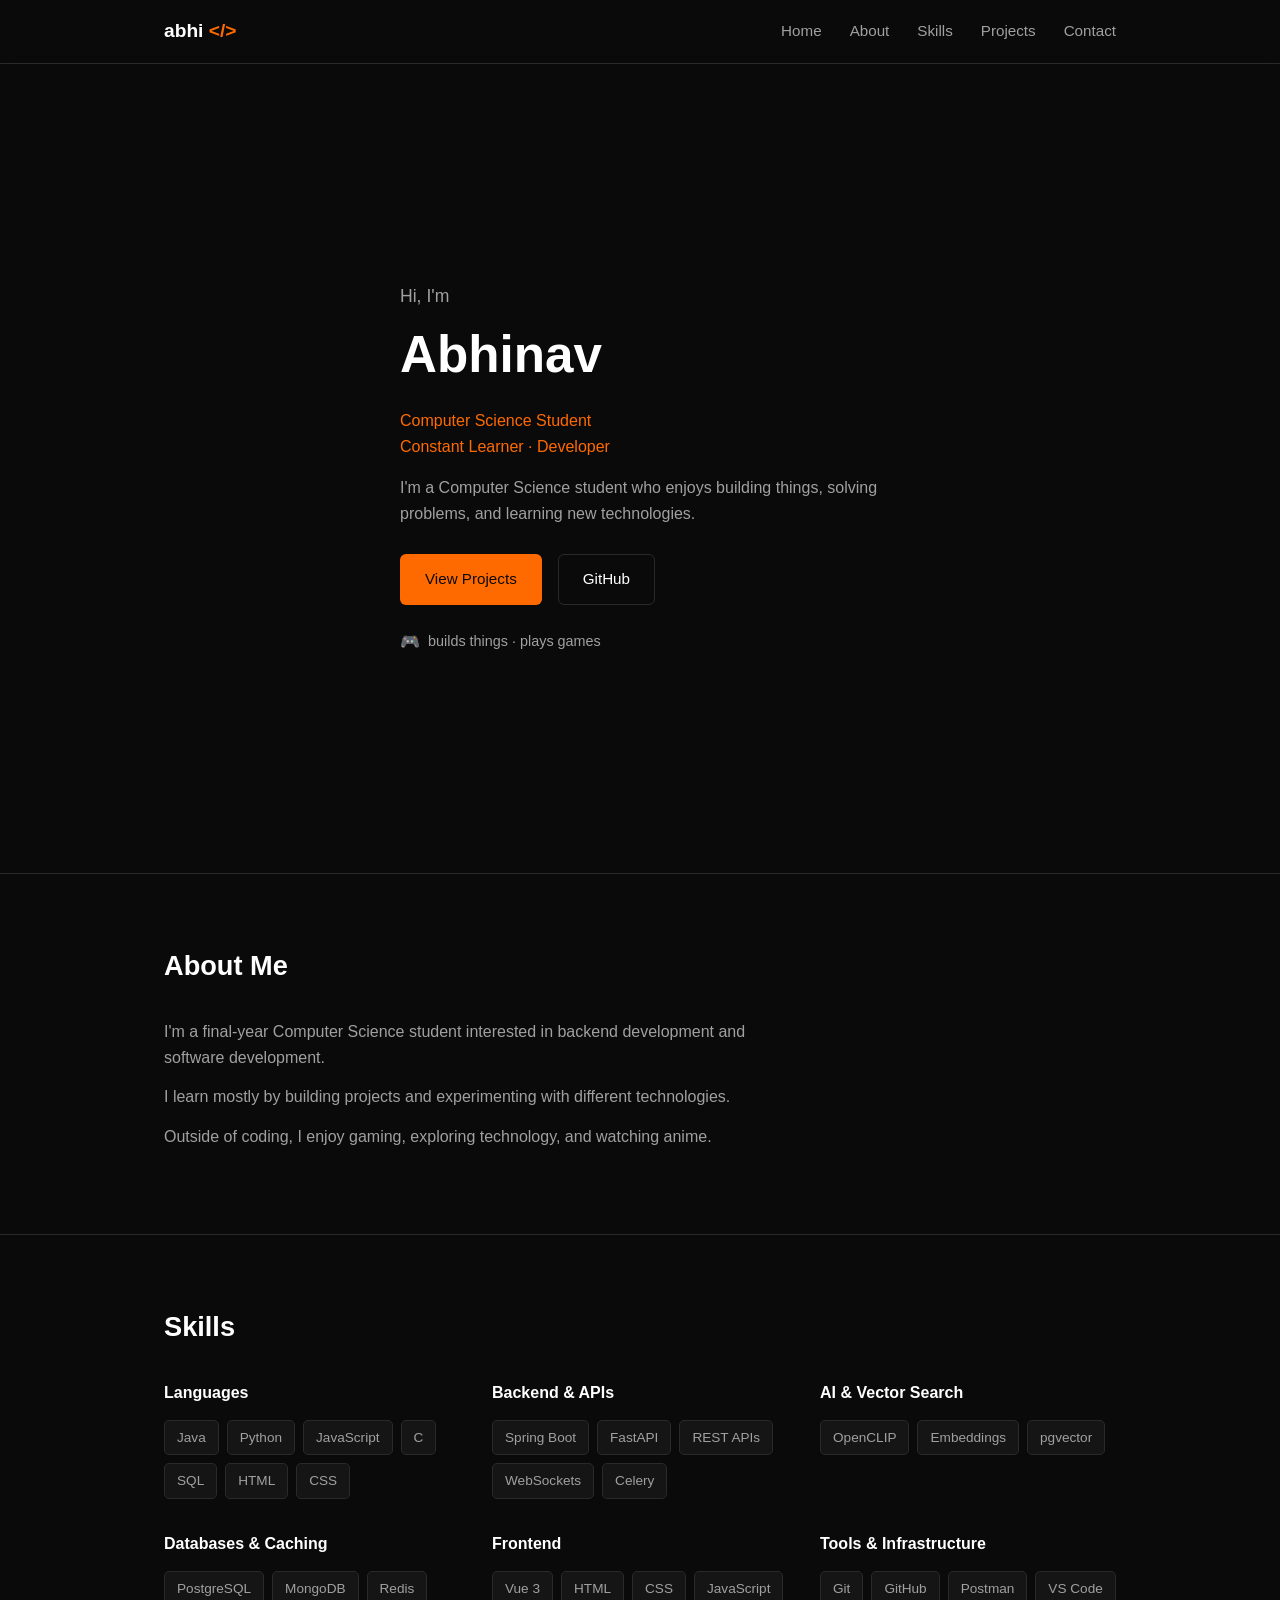
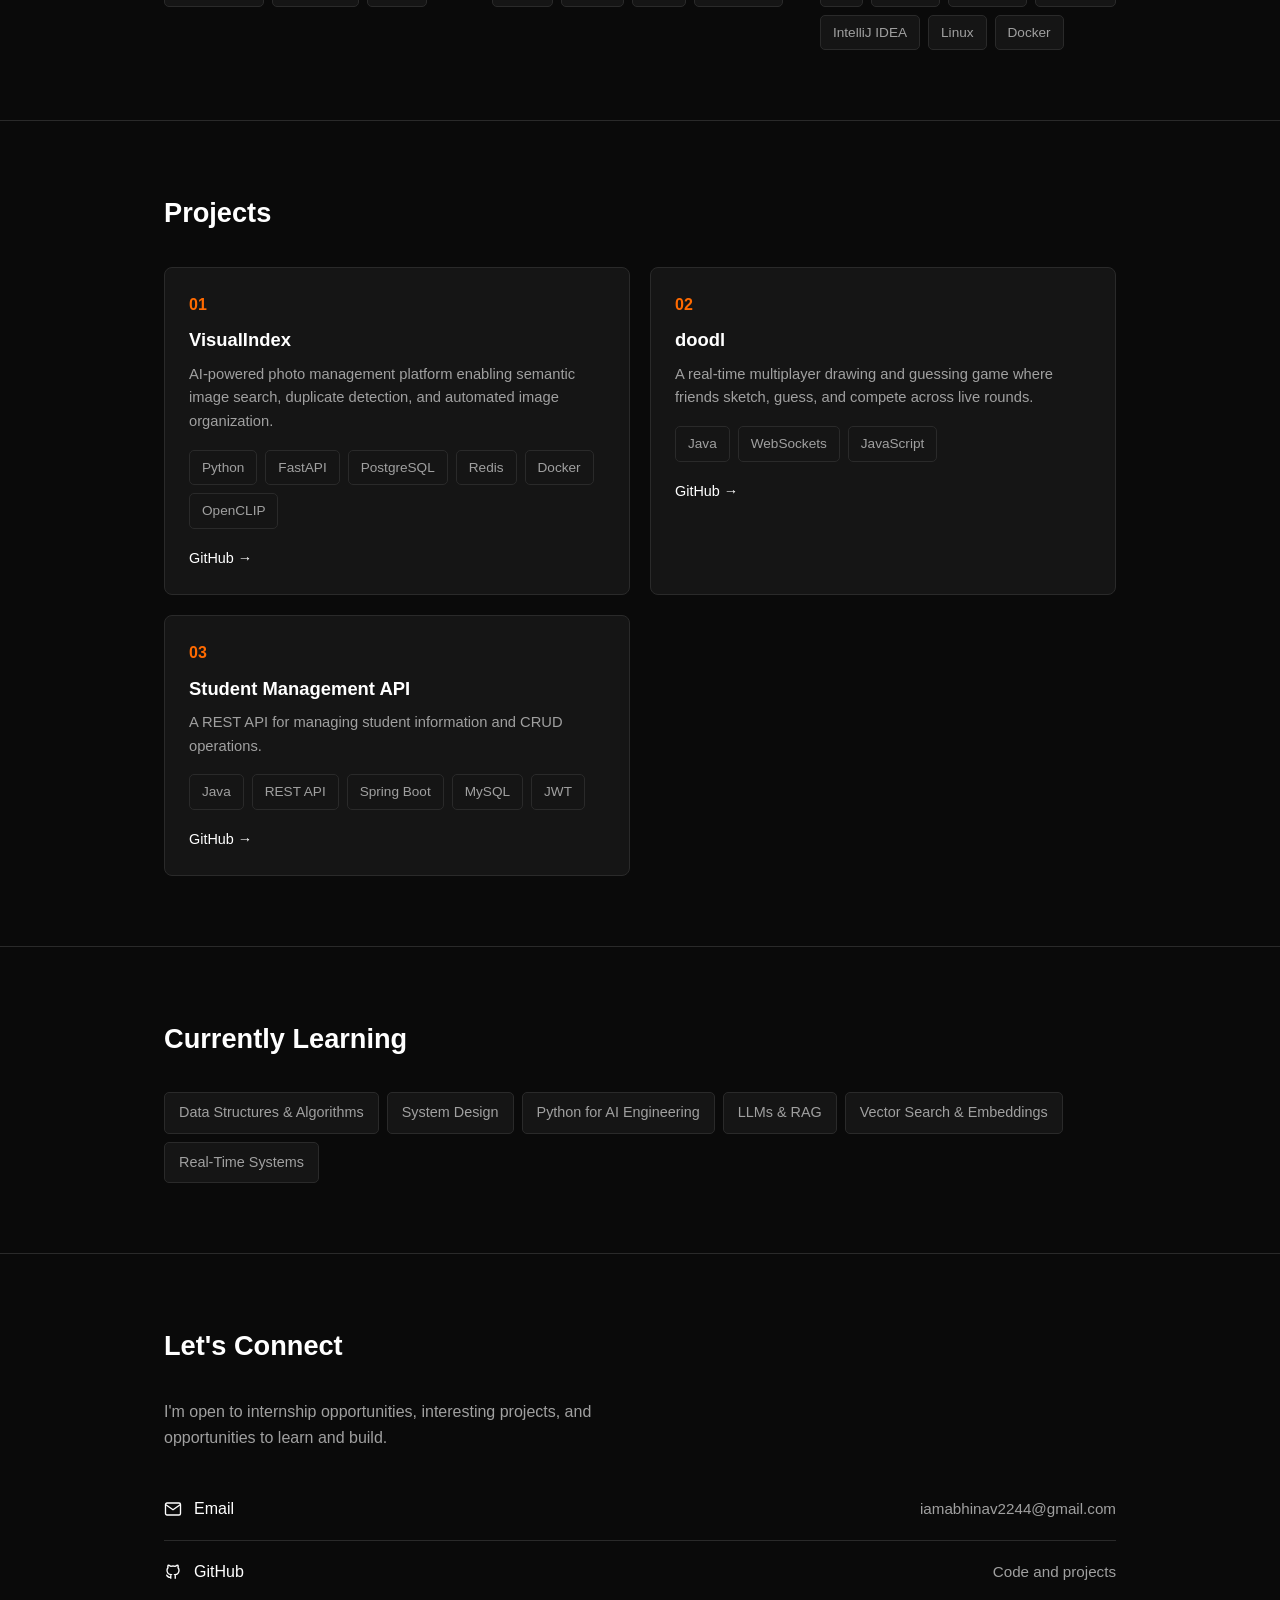
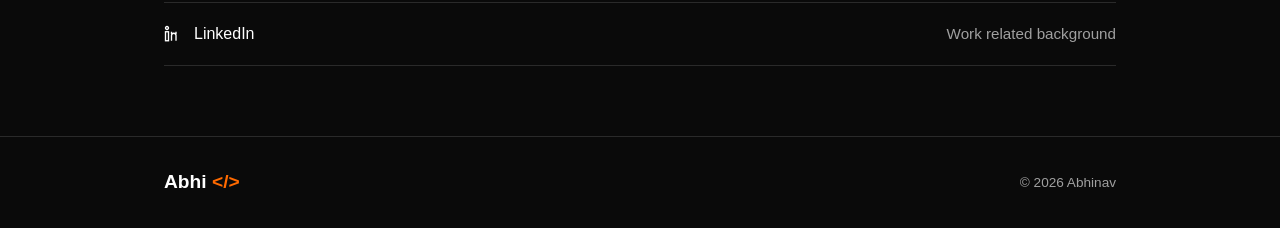
==== commit 33f6e320: "updated name" ====
--- a/index.html
+++ b/index.html
@@ -12,7 +12,7 @@
   <!-- Navbar -->
   <header class="navbar" id="navbar">
     <div class="nav-container">
-      <a href="#home" class="logo">Abhi <span class="accent">&lt;/&gt;</span></a>
+      <a href="#home" class="logo">abhi <span class="accent">&lt;/&gt;</span></a>
 
       <nav class="nav-links" id="navLinks">
         <a href="#home">Home</a>
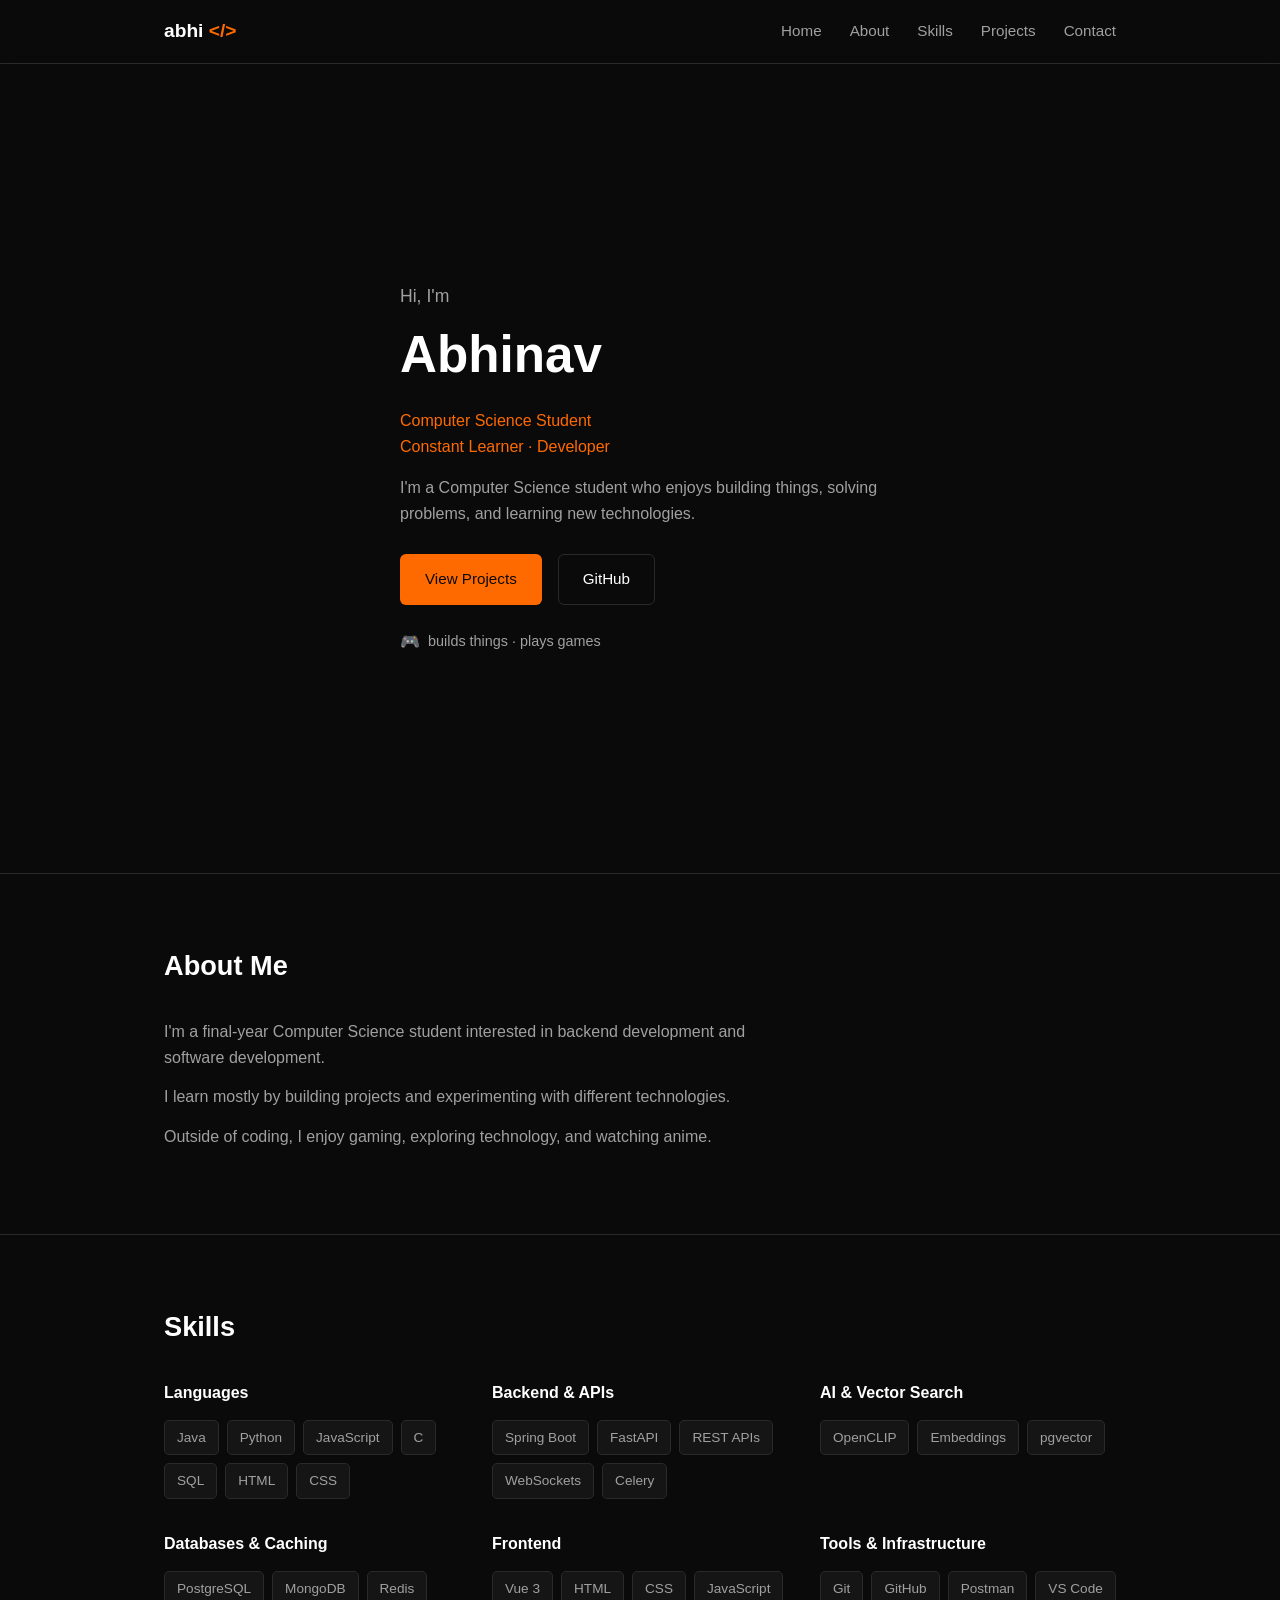
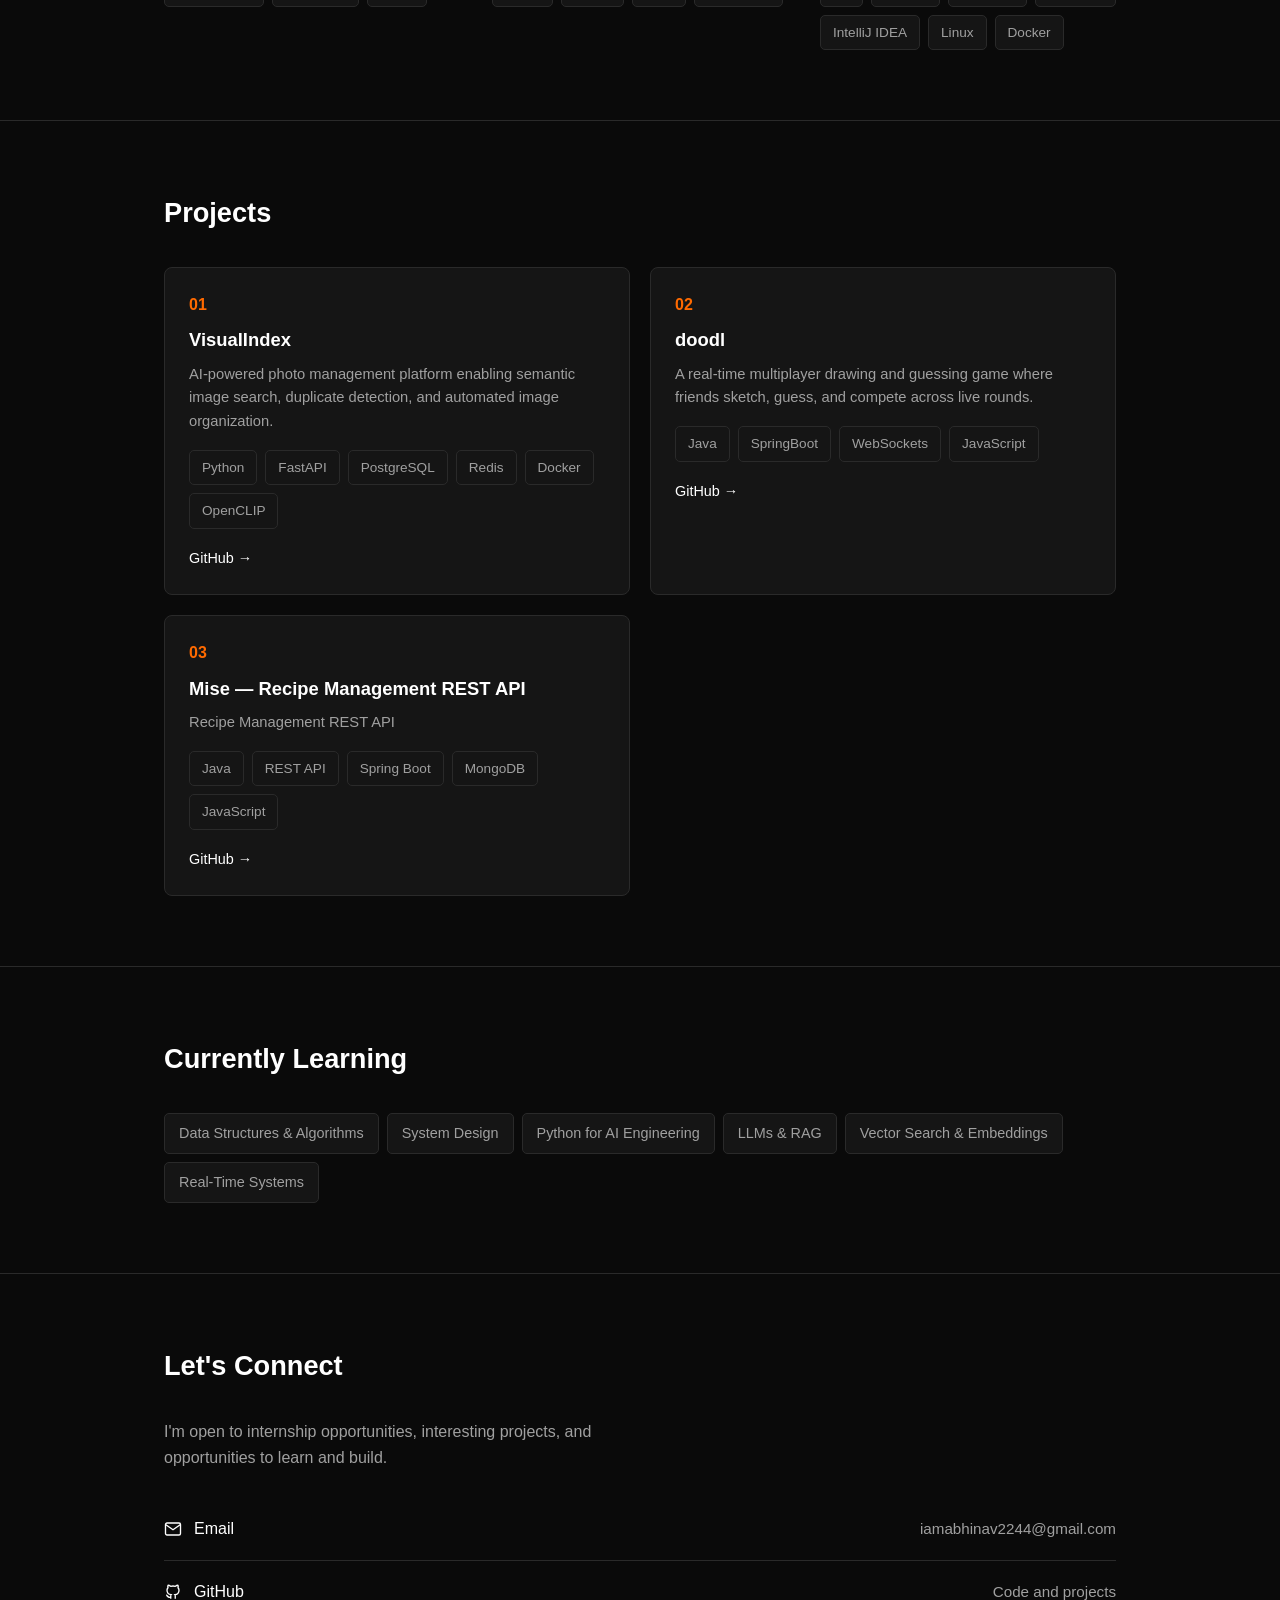
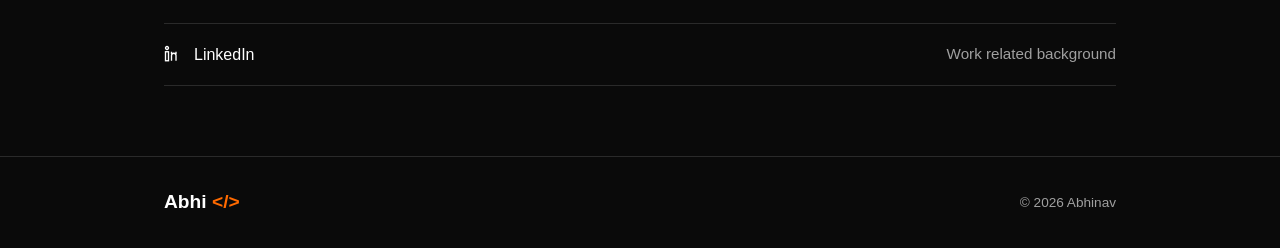
==== commit ca60e6eb: "update" ====
--- a/index.html
+++ b/index.html
@@ -181,6 +181,7 @@
           <p>A real-time multiplayer drawing and guessing game where friends sketch, guess, and compete across live rounds.</p>
           <div class="tag-list">
             <span class="tag">Java</span>
+            <span class="tag">SpringBoot</span>
             <span class="tag">WebSockets</span>
             <span class="tag">JavaScript</span>
           </div>
@@ -191,14 +192,14 @@
 
         <div class="project-card">
           <span class="project-number">03</span>
-          <h3>Student Management API</h3>
-          <p>A REST API for managing student information and CRUD operations.</p>
+          <h3>Mise — Recipe Management REST API</h3>
+          <p>Recipe Management REST API</p>
           <div class="tag-list">
             <span class="tag">Java</span>
             <span class="tag">REST API</span>
             <span class="tag">Spring Boot</span>
-            <span class="tag">MySQL</span>
-            <span class="tag">JWT</span>
+            <span class="tag">MongoDB</span>
+            <span class="tag">JavaScript</span>
           </div>
           <div class="project-links">
             <a href="#" target="_blank" rel="noopener">GitHub →</a>
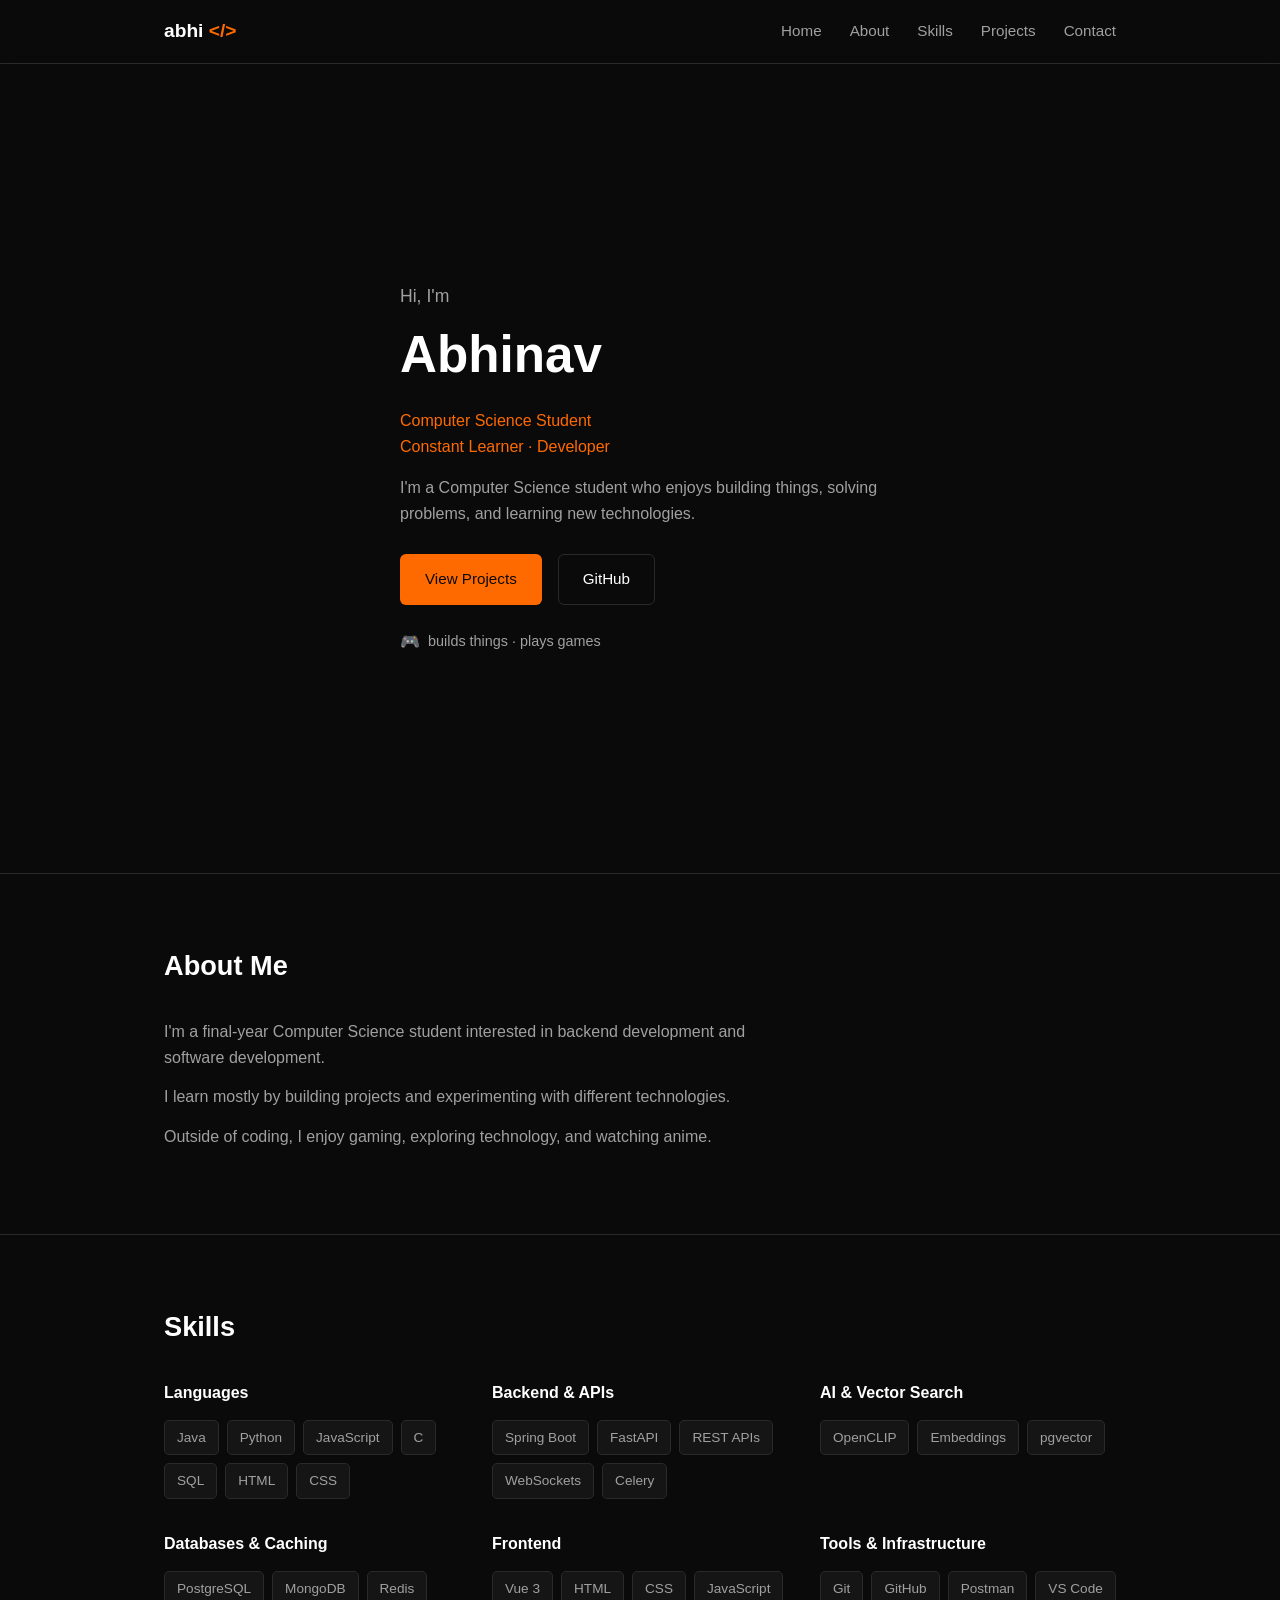
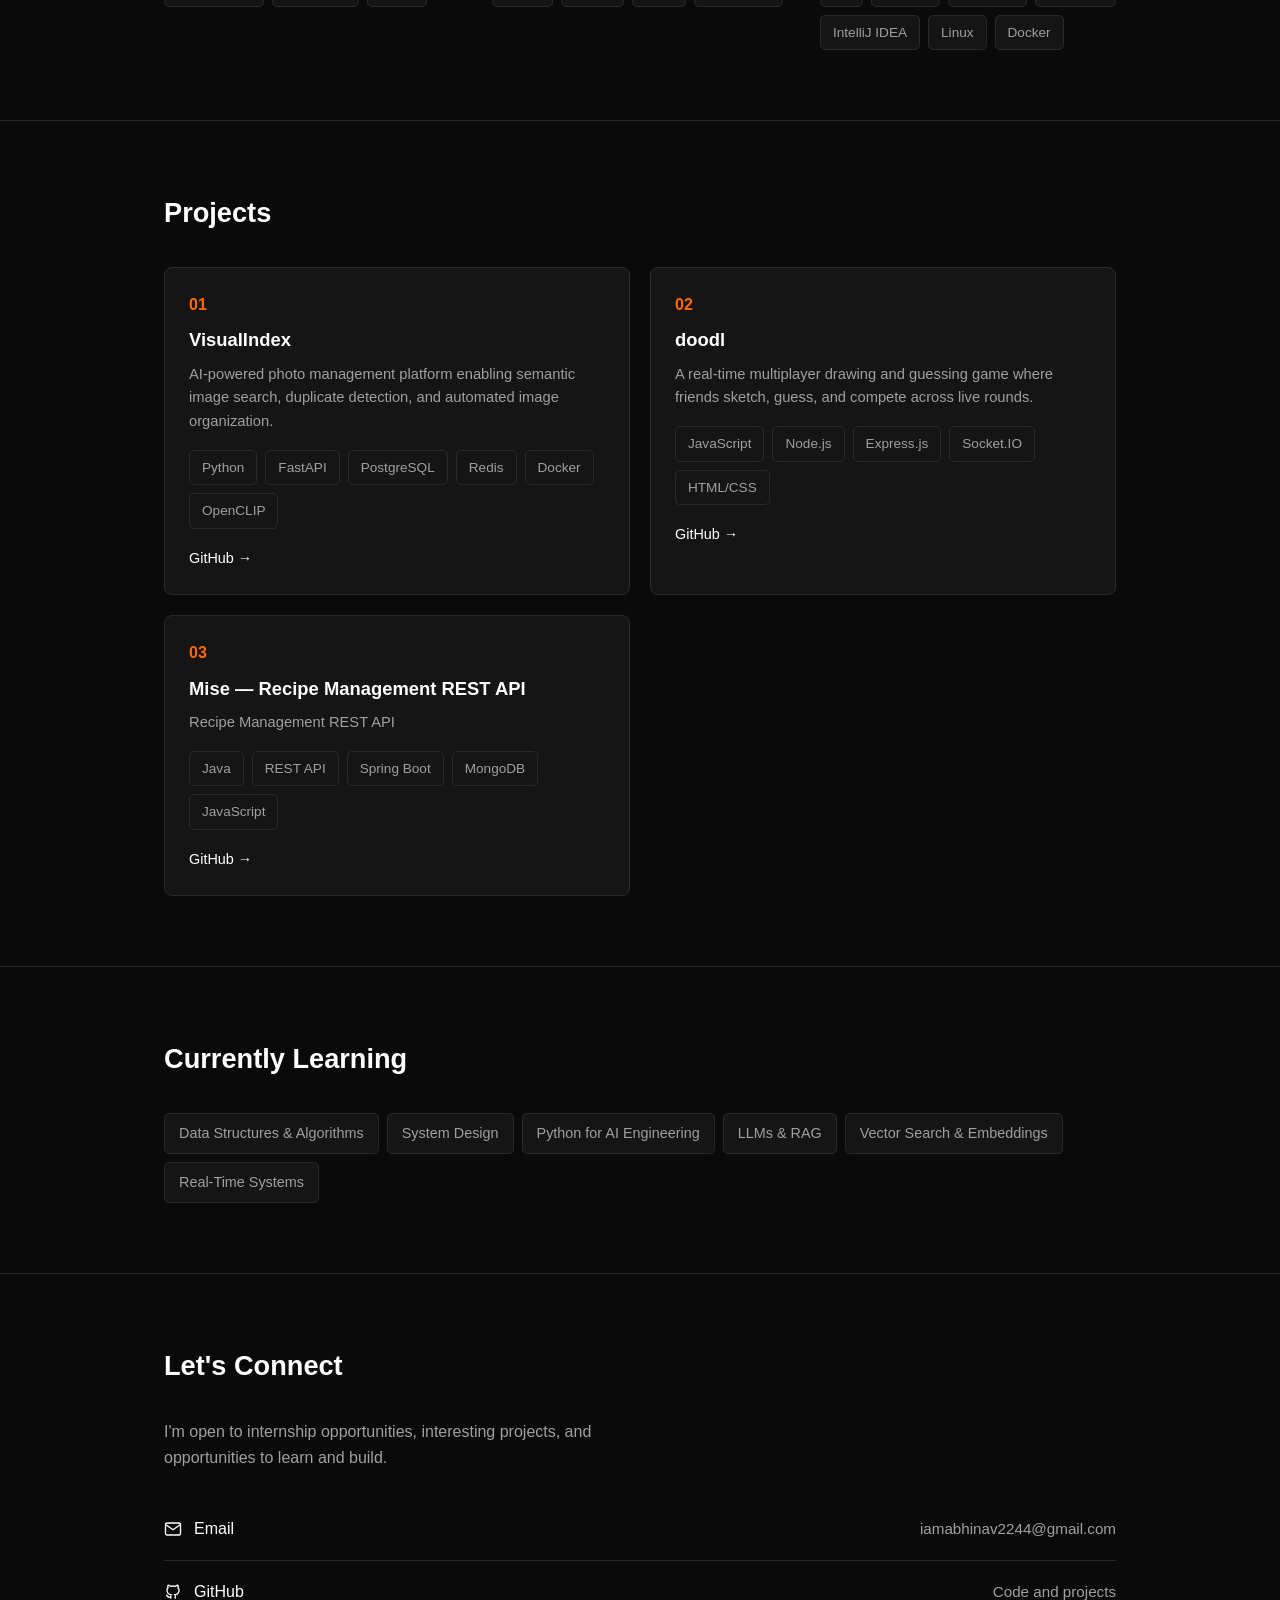
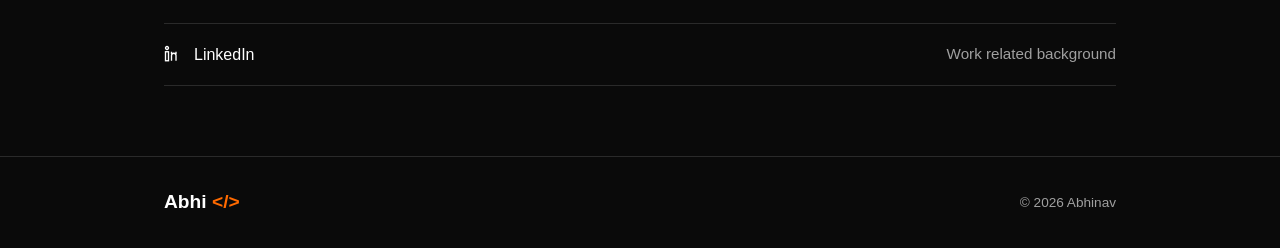
==== commit 682ee7f6: "update" ====
--- a/index.html
+++ b/index.html
@@ -176,18 +176,19 @@
         </div>
 
         <div class="project-card">
-          <span class="project-number">02</span>
-          <h3>doodl</h3>
-          <p>A real-time multiplayer drawing and guessing game where friends sketch, guess, and compete across live rounds.</p>
-          <div class="tag-list">
-            <span class="tag">Java</span>
-            <span class="tag">SpringBoot</span>
-            <span class="tag">WebSockets</span>
-            <span class="tag">JavaScript</span>
-          </div>
-          <div class="project-links">
-            <a href="https://github.com/notabhinv/scribbleClone.git" target="_blank" rel="noopener">GitHub →</a>
-          </div>
+            <span class="project-number">02</span>
+            <h3>doodl</h3>
+            <p>A real-time multiplayer drawing and guessing game where friends sketch, guess, and compete across live rounds.</p>
+            <div class="tag-list">
+              <span class="tag">JavaScript</span>
+              <span class="tag">Node.js</span>
+              <span class="tag">Express.js</span>
+              <span class="tag">Socket.IO</span>
+              <span class="tag">HTML/CSS</span>
+            </div>
+            <div class="project-links">
+              <a href="https://github.com/notabhinv/scribbleClone.git" target="_blank" rel="noopener">GitHub →</a>
+            </div>
         </div>
 
         <div class="project-card">
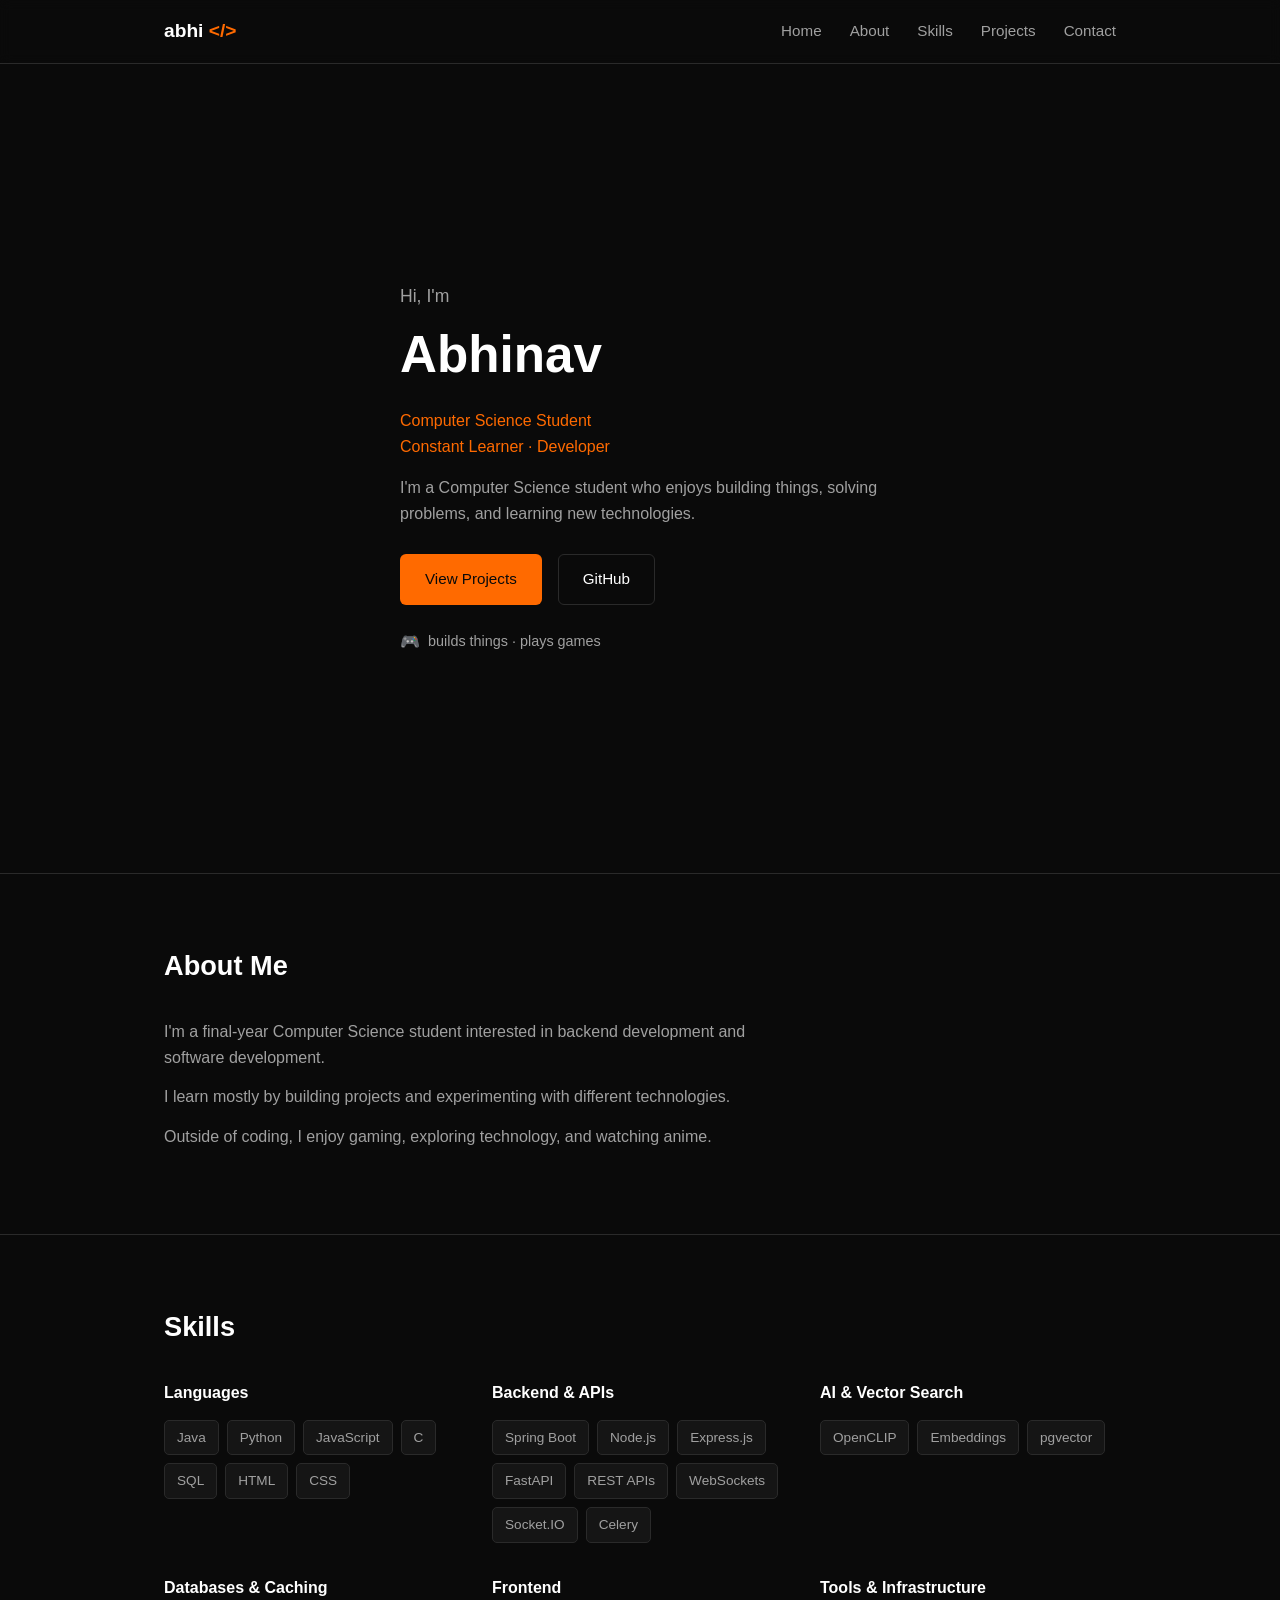
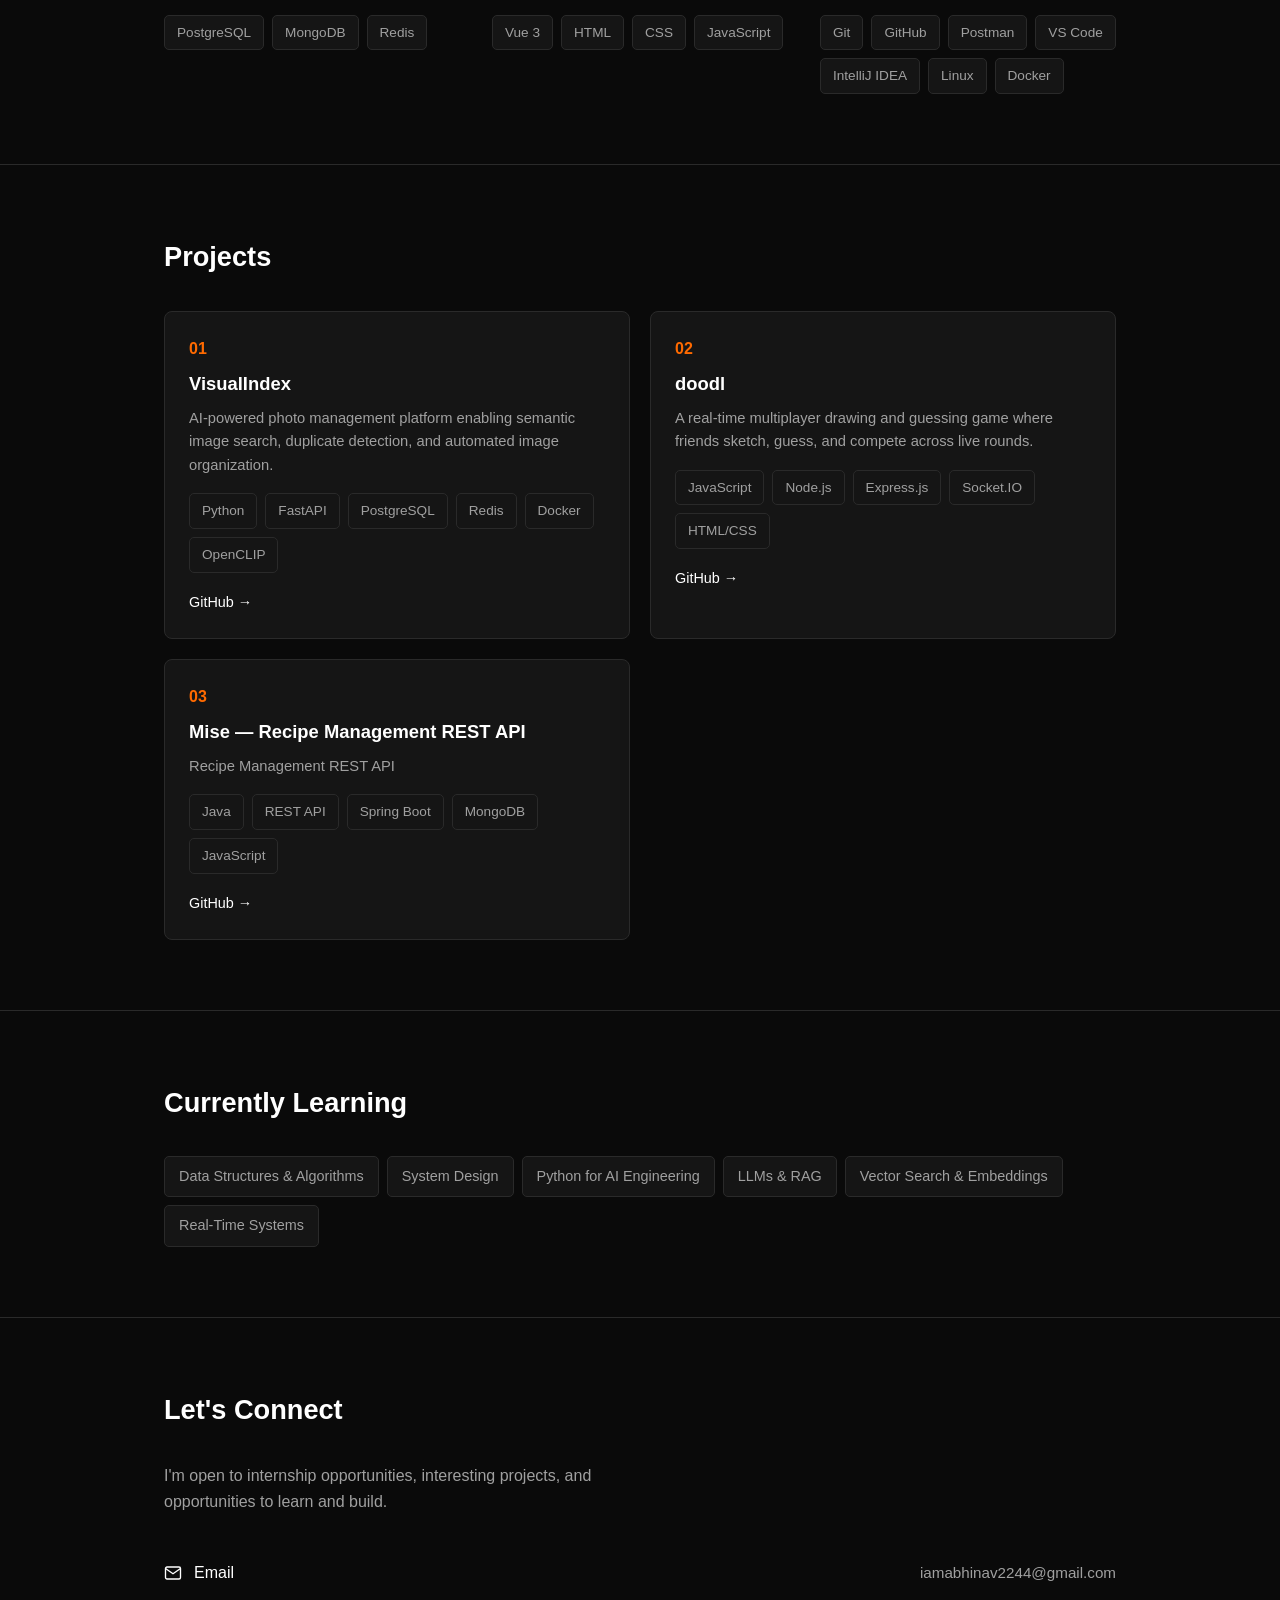
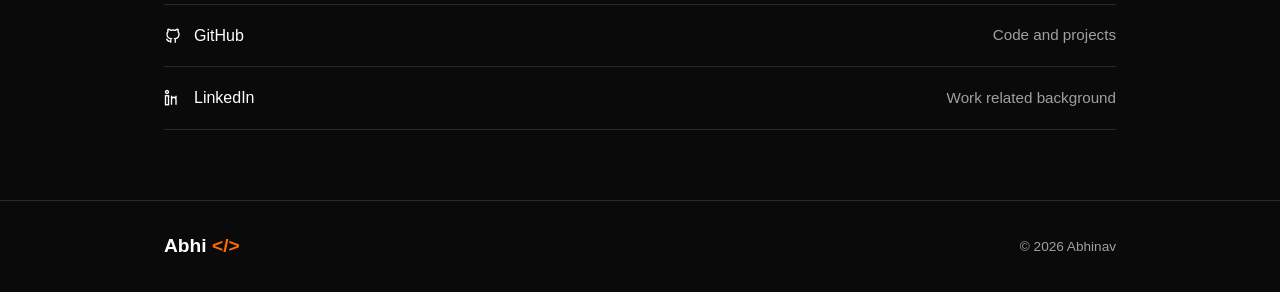
==== commit 9c8bd10c: "skill update" ====
--- a/index.html
+++ b/index.html
@@ -98,9 +98,12 @@
         <h3>Backend & APIs</h3>
         <div class="tag-list">
           <span class="tag">Spring Boot</span>
+          <span class="tag">Node.js</span>
+          <span class="tag">Express.js</span>
           <span class="tag">FastAPI</span>
           <span class="tag">REST APIs</span>
           <span class="tag">WebSockets</span>
+          <span class="tag">Socket.IO</span>
           <span class="tag">Celery</span>
         </div>
       </div>
